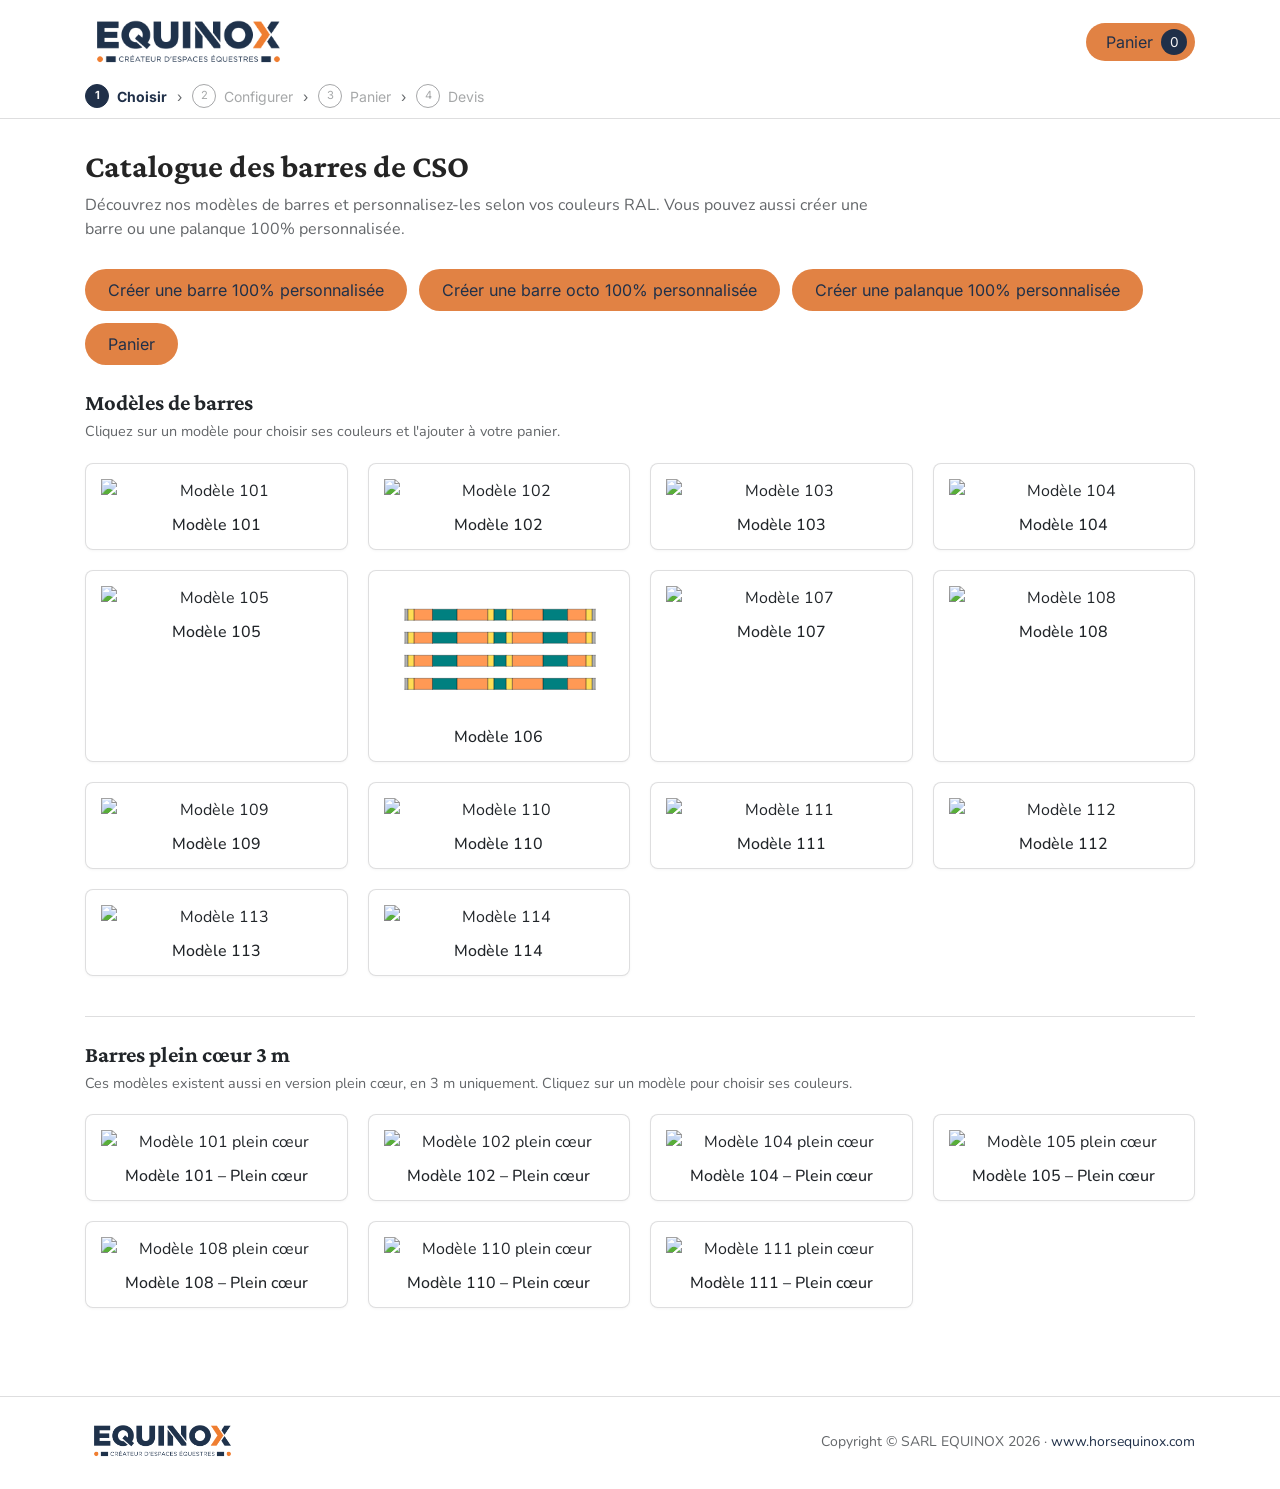
==== index.html @ 9002cf87 "Boutons : trois classes seulement, btn-primary (marine), btn-secondary (orange), btn-neutral (gris) " ====
<!DOCTYPE html>
<html lang="fr">

<head>
    <meta charset="UTF-8">
    <title>EQUINOX - Catalogue des barres de CSO</title>
    <meta name="viewport" content="width=device-width, initial-scale=1.0">
    <meta name="description" content="Catalogue des barres d'obstacles EQUINOX : choisissez un modèle de barre de CSO, personnalisez ses couleurs RAL et préparez votre devis.">
    <link rel="icon" href="img/icone-equinox.png" type="image/png">
    <link rel="stylesheet" href="css/site.css">
    <script src="js/layout.js" defer></script>
    <style>
        /* Catalogue des modèles. */

        /* Boutons principaux */

        .top-actions {
            display: flex;
            flex-wrap: wrap;
            gap: 12px;
            margin-bottom: 25px;
        }

        /* Titre catalogue */

        .catalog-header {
            margin-top: 10px;
            margin-bottom: 15px;
        }

        .catalog-header h2 {
            font-size: 1.4em;
            font-weight: 300;
            margin-bottom: 4px;
        }

        .catalog-header p {
            font-size: 0.9em;
            color: var(--color-text-muted);
        }

        .catalog-header-second {
            margin-top: 40px;
            padding-top: 25px;
            border-top: 1px solid var(--color-border);
        }
        /* Catalogue */

        .catalog {
            display: grid;
            grid-template-columns: repeat(auto-fill, minmax(260px, 1fr));
            gap: 20px;
            margin-top: 20px;
        }

        .catalog-item {
            display: flex;
            flex-direction: column;
            align-items: center;
            text-align: center;
            padding: 15px 15px 12px;
            background: var(--color-white);
            border-radius: 8px;
            border: 1px solid var(--color-border-light);
            box-shadow: 0 1px 3px rgba(0, 0, 0, 0.04);
            transition: transform 0.15s ease, box-shadow 0.15s ease, border-color 0.15s;
            text-decoration: none;
            color: inherit;
        }

        .catalog-item:hover {
            transform: translateY(-2px);
            box-shadow: 0 3px 8px rgba(0, 0, 0, 0.08);
            border-color: var(--color-accent);
        }

        .catalog-item img {
            width: 100%;
            max-width: 400px;
            height: auto;
            object-fit: contain;
            margin-bottom: 10px;
        }

        .catalog-item p {
            font-size: 1em;
            font-weight: 500;
            color: var(--color-text);
        }

        @media (max-width: 768px) {
            .top-actions {
                flex-direction: column;
            }
            .btn {
                width: 100%;
            }
        }
    </style>
</head>

<body>
    <section class="page-intro">
        <h1>Catalogue des barres de CSO</h1>
        <p>
            Découvrez nos modèles de barres et personnalisez-les selon vos couleurs RAL. Vous pouvez aussi créer une barre ou une palanque 100% personnalisée.
        </p>
    </section>

    <!-- Contenu principal -->
    <main class="container">
        <!-- Boutons principaux -->
        <div class="top-actions">
            <a href="config_personnalisee.html" class="btn btn-secondary">
                Créer une barre 100% personnalisée
            </a>
            <a href="config_bar_octo.html" class="btn btn-secondary">
                Créer une barre octo 100% personnalisée
            </a>
            <a href="config_personnalisee_forme2.html" class="btn btn-secondary">
                Créer une palanque 100% personnalisée
            </a>
            <a href="panier.html" class="btn btn-secondary">
                Panier
            </a>
        </div>

        <div class="catalog-header">
            <h2>Modèles de barres</h2>
            <p>Cliquez sur un modèle pour choisir ses couleurs et l'ajouter à votre panier.</p>
        </div>

        <div class="catalog">
            <a class="catalog-item" href="config.html?model=101">
                <img src="Bar_V101.svg" alt="Modèle 101">
                <p>Modèle 101</p>
            </a>
            <a class="catalog-item" href="config.html?model=102">
                <img src="Bar_V102.svg" alt="Modèle 102">
                <p>Modèle 102</p>
            </a>
            <a class="catalog-item" href="config.html?model=103">
                <img src="Bar_V103.svg" alt="Modèle 103">
                <p>Modèle 103</p>
            </a>
            <a class="catalog-item" href="config.html?model=104">
                <img src="Bar_V104.svg" alt="Modèle 104">
                <p>Modèle 104</p>
            </a>
            <a class="catalog-item" href="config.html?model=105">
                <img src="Bar_V105.svg" alt="Modèle 105">
                <p>Modèle 105</p>
            </a>
            <a class="catalog-item" href="config.html?model=106">
                <img src="Bar_V106.svg" alt="Modèle 106">
                <p>Modèle 106</p>
            </a>
            <a class="catalog-item" href="config.html?model=107">
                <img src="Bar_V107.svg" alt="Modèle 107">
                <p>Modèle 107</p>
            </a>
            <a class="catalog-item" href="config.html?model=108">
                <img src="Bar_V108.svg" alt="Modèle 108">
                <p>Modèle 108</p>
            </a>
            <a class="catalog-item" href="config.html?model=109">
                <img src="Bar_V109.svg" alt="Modèle 109">
                <p>Modèle 109</p>
            </a>
            <a class="catalog-item" href="config.html?model=110">
                <img src="Bar_V110.svg" alt="Modèle 110">
                <p>Modèle 110</p>
            </a>
            <a class="catalog-item" href="config.html?model=111">
                <img src="Bar_V111.svg" alt="Modèle 111">
                <p>Modèle 111</p>
            </a>
            <a class="catalog-item" href="config.html?model=112">
                <img src="Bar_V112.svg" alt="Modèle 112">
                <p>Modèle 112</p>
            </a>
            <a class="catalog-item" href="config.html?model=113">
                <img src="Bar_V113.svg" alt="Modèle 113">
                <p>Modèle 113</p>
            </a>
            <a class="catalog-item" href="config.html?model=114">
                <img src="Bar_V114.svg" alt="Modèle 114">
                <p>Modèle 114</p>
            </a>
        </div>

        <div class="catalog-header catalog-header-second" id="plein-coeur">
            <h2>Barres plein cœur 3 m</h2>
            <p>Ces modèles existent aussi en version plein cœur, en 3 m uniquement. Cliquez sur un modèle pour choisir ses couleurs.</p>
        </div>

        <div class="catalog">
            <a class="catalog-item" href="config.html?model=101&amp;gamme=plein-coeur">
                <img src="Bar_V101.svg" alt="Modèle 101 plein cœur">
                <p>Modèle 101 – Plein cœur</p>
            </a>
            <a class="catalog-item" href="config.html?model=102&amp;gamme=plein-coeur">
                <img src="Bar_V102.svg" alt="Modèle 102 plein cœur">
                <p>Modèle 102 – Plein cœur</p>
            </a>
            <a class="catalog-item" href="config.html?model=104&amp;gamme=plein-coeur">
                <img src="Bar_V104.svg" alt="Modèle 104 plein cœur">
                <p>Modèle 104 – Plein cœur</p>
            </a>
            <a class="catalog-item" href="config.html?model=105&amp;gamme=plein-coeur">
                <img src="Bar_V105.svg" alt="Modèle 105 plein cœur">
                <p>Modèle 105 – Plein cœur</p>
            </a>
            <a class="catalog-item" href="config.html?model=108&amp;gamme=plein-coeur">
                <img src="Bar_V108.svg" alt="Modèle 108 plein cœur">
                <p>Modèle 108 – Plein cœur</p>
            </a>
            <a class="catalog-item" href="config.html?model=110&amp;gamme=plein-coeur">
                <img src="Bar_V110.svg" alt="Modèle 110 plein cœur">
                <p>Modèle 110 – Plein cœur</p>
            </a>
            <a class="catalog-item" href="config.html?model=111&amp;gamme=plein-coeur">
                <img src="Bar_V111.svg" alt="Modèle 111 plein cœur">
                <p>Modèle 111 – Plein cœur</p>
            </a>
        </div>
    </main>


    <script>
        // Année du pied de page : toujours l'année courante.
    </script>
</body>

</html>
---- css/site.css ----
/* Styles communs aux pages du configurateur EQUINOX (index, configurateurs, panier, devis).
   Chaque page garde dans son propre <style>, après ce fichier, ce qui lui est propre et ses
   écarts par rapport aux valeurs ci-dessous. Le thème (couleurs, police) se règle dans :root. */

/* Polices embarquées (fonts/, licence SIL OFL 1.1, voir DESIGN.md § 4) : aucun appel réseau.
   Nunito et Inter sont des polices variables (un fichier couvre toutes les graisses). */

@font-face {
    font-family: 'Nunito';
    font-style: normal;
    font-weight: 300 700;
    font-display: swap;
    src: url('../fonts/nunito.woff2') format('woff2');
}

@font-face {
    font-family: 'Crimson Pro';
    font-style: normal;
    font-weight: 700;
    font-display: swap;
    src: url('../fonts/crimson-pro-700.woff2') format('woff2');
}

@font-face {
    font-family: 'Crimson Pro';
    font-style: italic;
    font-weight: 700;
    font-display: swap;
    src: url('../fonts/crimson-pro-700italic.woff2') format('woff2');
}

@font-face {
    font-family: 'Inter';
    font-style: normal;
    font-weight: 400 700;
    font-display: swap;
    src: url('../fonts/inter.woff2') format('woff2');
}

:root {
    /* Polices embarquées (fonts/, voir DESIGN.md § 4) */
    --font-family: 'Nunito', 'Segoe UI', Tahoma, Arial, sans-serif;
    --font-family-headings: 'Crimson Pro', Georgia, 'Times New Roman', serif;
    --font-family-ui: 'Inter', 'Segoe UI', Tahoma, Arial, sans-serif;   /* menu, boutons */
    --font-size-base: 16px;
    --line-height-base: 1.5;
    --font-weight-headings: 700;

    /* Couleurs de la charte EQUINOX (relevées sur horsequinox.com, DESIGN.md § 3) */
    --color-dark: #203049;              /* marine : en-tête, titres sur fond sombre, bouton principal */
    --color-dark-hover: #101926;
    --color-text: #212529;
    --color-text-headings: #242424;
    --color-text-muted: rgba(33, 37, 41, 0.7);
    --color-text-on-dark: #F7F6F6;
    --color-accent: #E18244;            /* orange : appel à l'action, sélection, mise en avant */
    --color-accent-hover: #D16721;
    --color-accent-dark: #D16721;       /* ancien nom conservé */
    --color-accent-tint: #FBEADC;       /* orange très clair pour les survols de lignes (dérivé, pas mesuré) */
    --color-success: #203049;           /* les actions « valider » sont marine */
    --color-success-dark: #101926;
    --color-orange: #E18244;
    --color-orange-dark: #D16721;
    --color-grey: rgba(0, 0, 0, 0.05);  /* bouton neutre */
    --color-grey-dark: rgba(0, 0, 0, 0.1);
    --color-light: #F7F6F6;
    --color-white: #FFFFFF;

    /* Fonds et bordures */
    --color-page-bg: #FFFFFF;
    --color-surface: #FFFFFF;
    --color-bg-soft: #F7F6F6;
    --color-bg-panel: #F7F6F6;
    --color-bg-disabled: #F7F6F6;
    --color-border: rgba(33, 37, 41, 0.15);
    --color-border-light: rgba(33, 37, 41, 0.15);
    --color-border-soft: rgba(33, 37, 41, 0.15);
    --color-border-faint: rgba(33, 37, 41, 0.1);
    --color-input-border: rgba(33, 37, 41, 0.15);
    --color-ink: #000;
    --color-text-strong: #212529;
    --color-text-soft: rgba(33, 37, 41, 0.7);

    /* Formes */
    --radius: 6.4px;                    /* images, cartes, champs */
    --radius-pill: 100px;               /* boutons */
    --shadow-card: 0 8px 16px rgba(225, 130, 68, 0.35);  /* halo orange des cartes, atténué */
    --shadow-image: 0 4px 16px rgba(0, 0, 0, 0.12);
    --transition: 0.15s ease-in-out;

    /* Mise en page */
    --container-max: 1140px;
    --container-gutter: 15px;
    --section-padding-top: 56px;
    --section-padding-bottom: 72px;
    --logo-height: 120px;
    --logo-height-mobile: 80px;

    /* Anneau de la pastille RAL sélectionnée */
    --swatch-ring: 0 0 0 2px var(--color-white), 0 0 0 4px var(--color-accent);
}

/* Reset */

* {
    margin: 0;
    padding: 0;
    box-sizing: border-box;
}

/* L'en-tête reste visible au défilement : les ancres s'arrêtent dessous. */
html {
    scroll-padding-top: 130px;
}

body {
    font-family: var(--font-family);
    font-size: var(--font-size-base);
    line-height: var(--line-height-base);
    background: var(--color-page-bg);
    color: var(--color-text);
}

h1,
h2,
h3,
h4,
.section-title {
    font-family: var(--font-family-headings);
    font-weight: var(--font-weight-headings);
    line-height: 1.2;
}

/* En-tête commun (injecté par js/layout.js) : logo, bouton Panier, étapes du parcours */

.site-header {
    position: sticky;
    top: 0;
    z-index: 100;
    background: var(--color-white);
    border-bottom: 1px solid var(--color-border);
}

.site-header-bar {
    max-width: var(--container-max);
    margin: 0 auto;
    padding: 10px var(--container-gutter);
    display: flex;
    align-items: center;
    justify-content: space-between;
    gap: 16px;
}

.site-logo {
    display: block;
    line-height: 0;
}

.site-logo img {
    height: 64px;
    width: auto;
}

/* Bouton Panier : pilule orange, indépendante des styles de boutons des pages */
.site-cart-btn {
    display: inline-flex;
    align-items: center;
    gap: 8px;
    padding: 6px 8px 6px 20px;
    font-family: var(--font-family-ui);
    font-size: 1em;
    line-height: 1.5;
    background: var(--color-accent);
    color: var(--color-dark);
    border-radius: var(--radius-pill);
    text-decoration: none;
    white-space: nowrap;
    transition: background-color var(--transition), color var(--transition);
}

.site-cart-btn:hover {
    background: var(--color-accent-hover);
    color: var(--color-ink);
}

.site-cart-count {
    display: inline-block;
    min-width: 26px;
    padding: 0 8px;
    border-radius: var(--radius-pill);
    background: var(--color-dark);
    color: var(--color-text-on-dark);
    font-size: 0.85em;
    line-height: 26px;
    text-align: center;
}

.site-steps {
    max-width: var(--container-max);
    margin: 0 auto;
    padding: 0 var(--container-gutter) 10px;
    display: flex;
    flex-wrap: wrap;
    align-items: center;
    gap: 4px 6px;
    list-style: none;
    font-family: var(--font-family-ui);
    font-size: 0.875em;
}

.site-steps li {
    display: flex;
    align-items: center;
}

.site-steps li + li::before {
    content: "›";
    margin: 0 10px 0 4px;
    color: var(--color-text-muted);
}

.site-step {
    display: inline-flex;
    align-items: center;
    gap: 8px;
    color: var(--color-text-muted);
    text-decoration: none;
    white-space: nowrap;
}

.site-step-num {
    width: 24px;
    height: 24px;
    border: 1px solid currentColor;
    border-radius: 50%;
    display: inline-flex;
    align-items: center;
    justify-content: center;
    font-size: 0.8em;
    line-height: 1;
}

.site-step-current {
    color: var(--color-dark);
    font-weight: 700;
}

.site-step-current .site-step-num {
    background: var(--color-dark);
    border-color: var(--color-dark);
    color: var(--color-text-on-dark);
}

.site-step-done {
    color: var(--color-dark);
}

.site-step-done:hover {
    text-decoration: underline;
}

.site-step-todo {
    color: rgba(33, 37, 41, 0.4);
}

/* Titre de page, sous l'en-tête */

.page-intro {
    max-width: var(--container-max);
    margin: 0 auto;
    padding: 28px var(--container-gutter) 0;
}

.page-intro h1 {
    font-size: 2em;
    color: var(--color-text-headings);
    margin-bottom: 8px;
}

.page-intro p {
    color: var(--color-text-muted);
    max-width: 800px;
    margin-bottom: 8px;
}

.page-intro .btn {
    margin-bottom: 16px;
}

@media (max-width: 768px) {
    .site-header-bar {
        padding: 8px var(--container-gutter);
    }
    .site-logo img {
        height: 48px;
    }
    .site-cart-btn {
        padding: 4px 6px 4px 14px;
        font-size: 0.9em;
    }
    .site-steps {
        font-size: 0.8em;
        padding-bottom: 8px;
    }
    .site-steps li + li::before {
        margin: 0 6px 0 2px;
    }
    .site-step {
        gap: 5px;
    }
    .site-step-num {
        width: 20px;
        height: 20px;
    }
    .page-intro {
        padding-top: 20px;
    }
    .page-intro h1 {
        font-size: 1.6em;
    }
}

/* Conteneur principal et sections */

.container {
    max-width: var(--container-max);
    margin: 0 auto;
    background: var(--color-surface);
    padding: 20px var(--container-gutter) 40px;
}

.section {
    margin-bottom: 30px;
    padding-bottom: 20px;
    border-bottom: 1px solid var(--color-border);
}

.section:last-child {
    border-bottom: none;
}

.section-title {
    font-size: 1.4em;
    color: var(--color-text-headings);
    margin-bottom: 18px;
}

/* Boutons : trois classes seulement.
   .btn-primary   pilule marine  : l'action qui fait avancer (ajouter au panier, générer le devis, PDF)
   .btn-secondary pilule orange  : ouvrir ou continuer (voir le panier, configurer, mettre à jour)
   .btn-neutral   gris clair, coins carrés : revenir, vider, supprimer */

.btn {
    display: inline-block;
    padding: 8px 22px;
    font-family: var(--font-family-ui);
    font-size: 1em;
    font-weight: 400;
    line-height: 1.5;
    text-align: center;
    text-decoration: none;
    border: 1px solid transparent;
    border-radius: var(--radius-pill);
    cursor: pointer;
    transition: color var(--transition), background-color var(--transition), border-color var(--transition);
}

.btn-primary {
    background: var(--color-dark);
    color: var(--color-text-on-dark);
}

.btn-primary:hover:not(:disabled) {
    background: var(--color-dark-hover);
}

.btn-secondary {
    background: var(--color-accent);
    color: var(--color-dark);
}

.btn-secondary:hover:not(:disabled) {
    background: var(--color-accent-hover);
    color: var(--color-ink);
}

.btn-neutral {
    background: var(--color-grey);
    color: var(--color-text);
    border-radius: 1px;
}

.btn-neutral:hover:not(:disabled) {
    background: var(--color-grey-dark);
}

.btn:disabled {
    opacity: 0.65;
    cursor: default;
}

/* Rangée de boutons en bas d'un configurateur */
.button-container {
    display: flex;
    justify-content: center;
    gap: 15px;
    margin-top: 30px;
    padding-top: 20px;
    border-top: 1px solid var(--color-border);
}

/* Formulaires des configurateurs : longueur, quantité, options */

.controls {
    display: flex;
    gap: 24px;
    align-items: center;
    flex-wrap: wrap;
    margin-bottom: 10px;
}

.control-group {
    display: flex;
    flex-direction: column;
    gap: 6px;
}

.control-group label {
    font-size: 0.8em;
    color: var(--color-text-muted);
    text-transform: uppercase;
    letter-spacing: 0.5px;
    font-weight: 400;
}

.control-group select,
.control-group input[type="number"] {
    padding: 8px 12px;
    border: 1px solid var(--color-input-border);
    border-radius: var(--radius);
    font-family: inherit;
    font-size: 1em;
    background: var(--color-white);
}

.control-group input[type="number"] {
    width: 80px;
    text-align: center;
}

/* Aperçu de la barre */

#svgContainer {
    background: var(--color-white);
    padding: 20px;
    border: 1px solid var(--color-border);
    margin: 10px 0 0;
    min-height: 180px;
    display: flex;
    align-items: center;
    justify-content: center;
}

#svgContainer svg {
    max-width: 100%;
    height: auto;
    display: block;
}

/* Palette RAL : pastilles et libellés (aussi utilisés par le panier et le devis) */

.color-palette {
    display: grid;
    grid-template-columns: repeat(auto-fill, minmax(60px, 1fr));
    gap: 12px 6px;
    padding: 8px;
    border: 1px solid var(--color-border-light);
    background: var(--color-bg-soft);
}

.color-item {
    display: flex;
    flex-direction: column;
    align-items: center;
    gap: 4px;
}

.color-swatch {
    width: 44px;
    height: 44px;
    border: 2px solid var(--color-input-border);
    transition: all 0.15s;
}

.color-swatch:hover {
    transform: translateY(-1px);
}

.color-swatch.selected {
    border: 3px solid var(--color-accent);
    box-shadow: var(--swatch-ring);
}

.color-label {
    font-size: 0.7em;
    color: var(--color-text-muted);
    text-align: center;
    font-weight: 500;
}

/* Pied de page commun (injecté par js/layout.js) */

.site-footer {
    margin-top: 48px;
    border-top: 1px solid var(--color-border);
    background: var(--color-white);
}

.site-footer-inner {
    max-width: var(--container-max);
    margin: 0 auto;
    padding: 20px var(--container-gutter) 24px;
    display: flex;
    flex-wrap: wrap;
    align-items: center;
    justify-content: space-between;
    gap: 12px 24px;
}

.site-footer-logo {
    display: block;
    line-height: 0;
}

.site-footer-logo img {
    height: 48px;
    width: auto;
}

.site-footer-text {
    color: var(--color-text-muted);
    font-size: 0.875em;
}

.site-footer-text a {
    color: var(--color-dark);
    text-decoration: none;
}

.site-footer-text a:hover {
    text-decoration: underline;
}
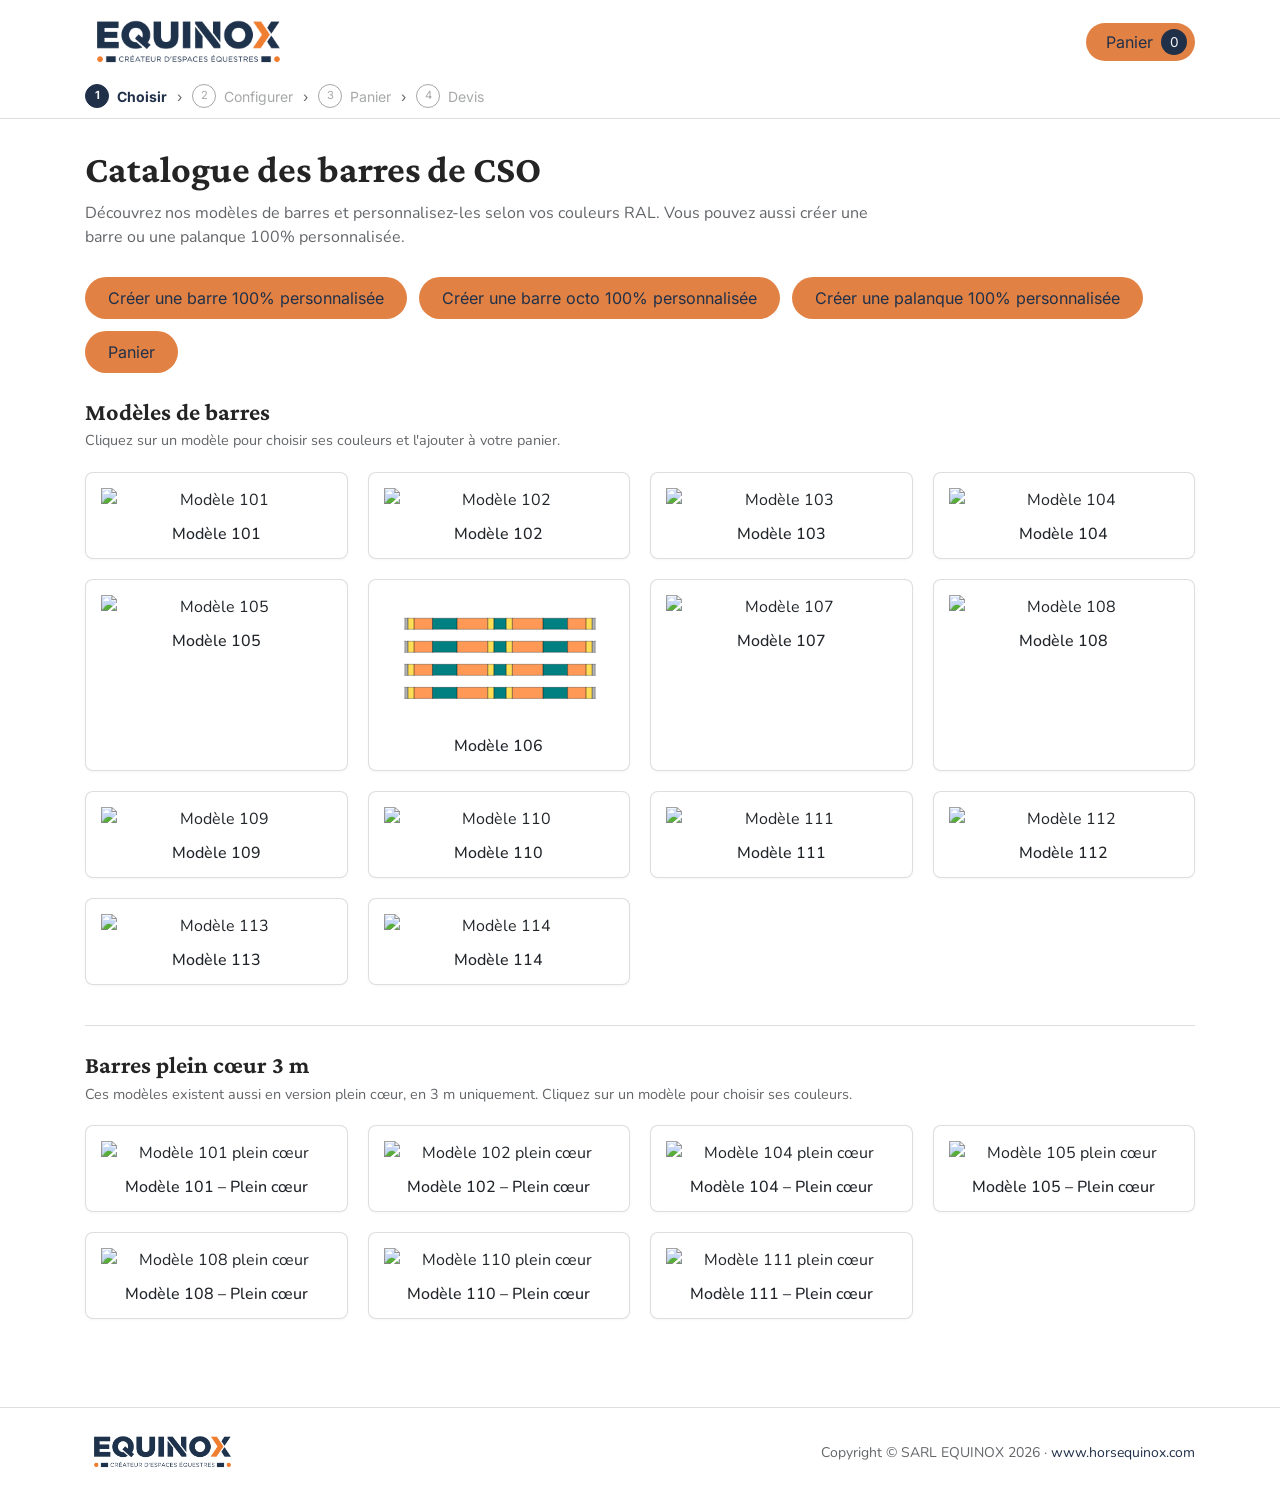
==== commit 8d9b3fa5: "Titres : titre de page en Crimson Pro 38 px sous l'en-tête, titres de section en 24 px, sans filet L" ====
--- a/index.html
+++ b/index.html
@@ -28,9 +28,7 @@
             margin-bottom: 15px;
         }
 
-        .catalog-header h2 {
-            font-size: 1.4em;
-            font-weight: 300;
+        .catalog-header .section-title {
             margin-bottom: 4px;
         }
 
@@ -126,7 +124,7 @@
         </div>
 
         <div class="catalog-header">
-            <h2>Modèles de barres</h2>
+            <h2 class="section-title">Modèles de barres</h2>
             <p>Cliquez sur un modèle pour choisir ses couleurs et l'ajouter à votre panier.</p>
         </div>
 
@@ -190,7 +188,7 @@
         </div>
 
         <div class="catalog-header catalog-header-second" id="plein-coeur">
-            <h2>Barres plein cœur 3 m</h2>
+            <h2 class="section-title">Barres plein cœur 3 m</h2>
             <p>Ces modèles existent aussi en version plein cœur, en 3 m uniquement. Cliquez sur un modèle pour choisir ses couleurs.</p>
         </div>
 
--- a/css/site.css
+++ b/css/site.css
@@ -272,7 +272,7 @@
 }
 
 .page-intro h1 {
-    font-size: 2em;
+    font-size: 2.375em;              /* 38 px, comme les titres du site EQUINOX */
     color: var(--color-text-headings);
     margin-bottom: 8px;
 }
@@ -316,7 +316,7 @@
         padding-top: 20px;
     }
     .page-intro h1 {
-        font-size: 1.6em;
+        font-size: 1.75em;           /* 28 px sur téléphone */
     }
 }
 
@@ -340,9 +340,9 @@
 }
 
 .section-title {
-    font-size: 1.4em;
+    font-size: 1.5em;                /* 24 px, sans filet */
     color: var(--color-text-headings);
-    margin-bottom: 18px;
+    margin-bottom: 16px;
 }
 
 /* Boutons : trois classes seulement.
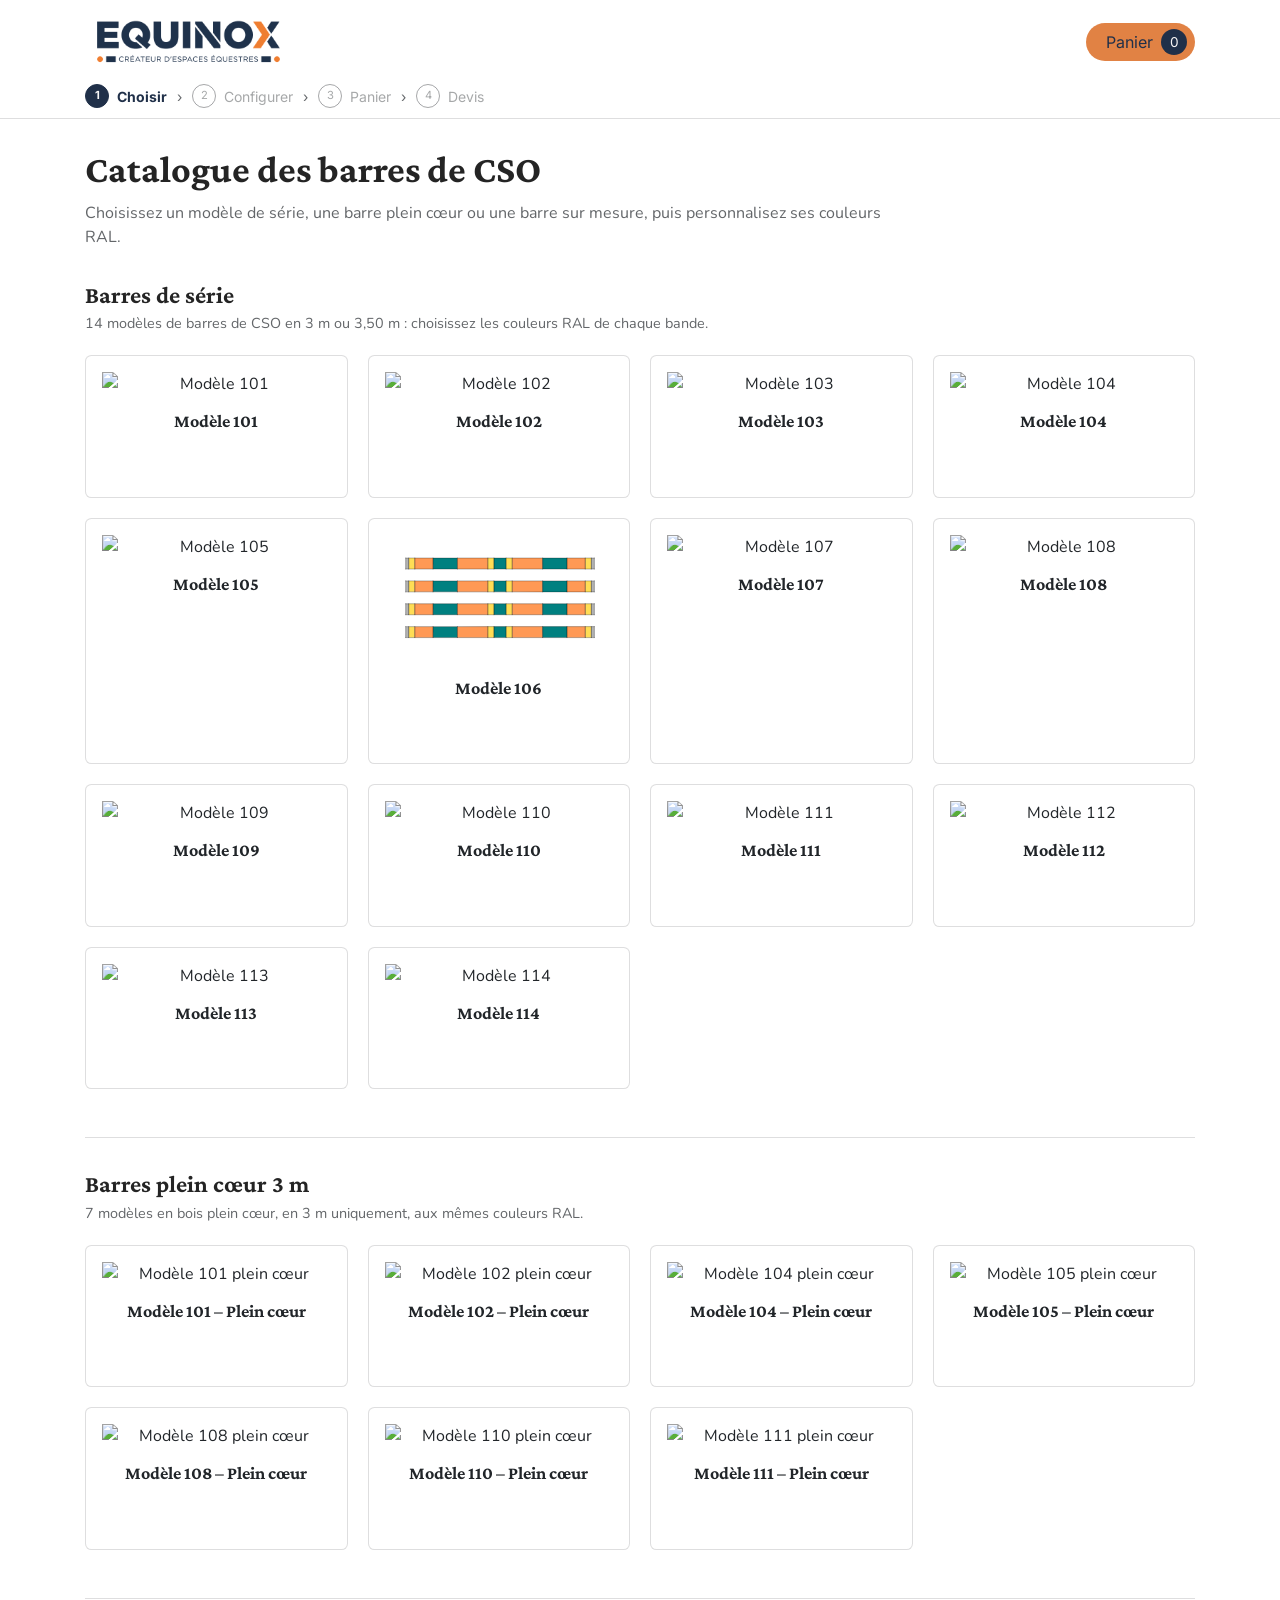
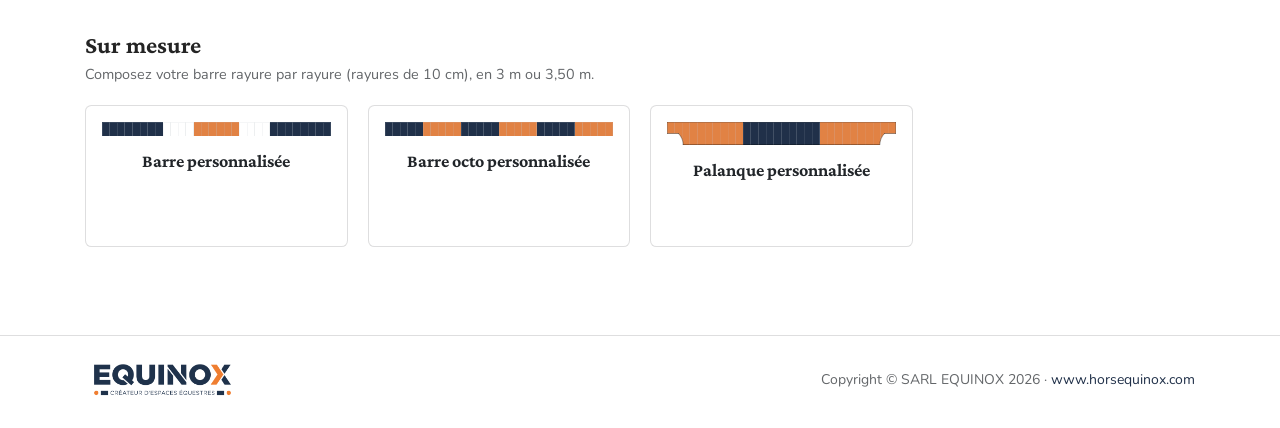
==== commit 0d4b6bb1: "Accueil : un seul catalogue en cartes, trois groupes (série, plein cœur, sur mesure) Les gros bouton" ====
--- a/index.html
+++ b/index.html
@@ -10,21 +10,12 @@
     <link rel="stylesheet" href="css/site.css">
     <script src="js/layout.js" defer></script>
     <style>
-        /* Catalogue des modèles. */
-
-        /* Boutons principaux */
-
-        .top-actions {
-            display: flex;
-            flex-wrap: wrap;
-            gap: 12px;
-            margin-bottom: 25px;
-        }
-
-        /* Titre catalogue */
+        /* Catalogue des modèles : trois groupes de cartes. */
+
+        /* Titre de groupe */
 
         .catalog-header {
-            margin-top: 10px;
+            margin-top: 4px;
             margin-bottom: 15px;
         }
 
@@ -38,8 +29,8 @@
         }
 
         .catalog-header-second {
-            margin-top: 40px;
-            padding-top: 25px;
+            margin-top: 48px;
+            padding-top: 32px;
             border-top: 1px solid var(--color-border);
         }
         /* Catalogue */
@@ -56,20 +47,20 @@
             flex-direction: column;
             align-items: center;
             text-align: center;
-            padding: 15px 15px 12px;
+            padding: 16px 16px 14px;
             background: var(--color-white);
-            border-radius: 8px;
+            border-radius: var(--radius);
             border: 1px solid var(--color-border-light);
-            box-shadow: 0 1px 3px rgba(0, 0, 0, 0.04);
-            transition: transform 0.15s ease, box-shadow 0.15s ease, border-color 0.15s;
+            transition: transform var(--transition), box-shadow var(--transition), border-color var(--transition);
             text-decoration: none;
             color: inherit;
         }
 
-        .catalog-item:hover {
+        .catalog-item:hover,
+        .catalog-item:focus-visible {
             transform: translateY(-2px);
-            box-shadow: 0 3px 8px rgba(0, 0, 0, 0.08);
-            border-color: var(--color-accent);
+            box-shadow: var(--shadow-card);
+            border-color: transparent;
         }
 
         .catalog-item img {
@@ -77,21 +68,49 @@
             max-width: 400px;
             height: auto;
             object-fit: contain;
-            margin-bottom: 10px;
+            margin-bottom: 12px;
         }
 
         .catalog-item p {
-            font-size: 1em;
-            font-weight: 500;
+            font-family: var(--font-family-headings);
+            font-size: 1.125em;
+            font-weight: var(--font-weight-headings);
             color: var(--color-text);
         }
 
+        /* « Configurer » apparaît au survol ; toujours visible quand il n'y a pas de survol (tactile). */
+        .catalog-cta {
+            margin-top: 12px;
+            padding: 6px 18px;
+            font-size: 0.9em;
+            opacity: 0;
+            transform: translateY(4px);
+            transition: opacity var(--transition), transform var(--transition);
+        }
+
+        .catalog-item:hover .catalog-cta,
+        .catalog-item:focus-visible .catalog-cta {
+            opacity: 1;
+            transform: none;
+        }
+
+        @media (hover: none), (max-width: 768px) {
+            .catalog-cta {
+                opacity: 1;
+                transform: none;
+            }
+        }
+
         @media (max-width: 768px) {
-            .top-actions {
-                flex-direction: column;
-            }
-            .btn {
-                width: 100%;
+            .catalog {
+                grid-template-columns: repeat(auto-fill, minmax(150px, 1fr));
+                gap: 12px;
+            }
+            .catalog-item {
+                padding: 12px 10px 10px;
+            }
+            .catalog-item p {
+                font-size: 1em;
             }
         }
     </style>
@@ -101,125 +120,153 @@
     <section class="page-intro">
         <h1>Catalogue des barres de CSO</h1>
         <p>
-            Découvrez nos modèles de barres et personnalisez-les selon vos couleurs RAL. Vous pouvez aussi créer une barre ou une palanque 100% personnalisée.
+            Choisissez un modèle de série, une barre plein cœur ou une barre sur mesure, puis personnalisez ses couleurs RAL.
         </p>
     </section>
 
     <!-- Contenu principal -->
     <main class="container">
-        <!-- Boutons principaux -->
-        <div class="top-actions">
-            <a href="config_personnalisee.html" class="btn btn-secondary">
-                Créer une barre 100% personnalisée
-            </a>
-            <a href="config_bar_octo.html" class="btn btn-secondary">
-                Créer une barre octo 100% personnalisée
-            </a>
-            <a href="config_personnalisee_forme2.html" class="btn btn-secondary">
-                Créer une palanque 100% personnalisée
-            </a>
-            <a href="panier.html" class="btn btn-secondary">
-                Panier
-            </a>
-        </div>
-
-        <div class="catalog-header">
-            <h2 class="section-title">Modèles de barres</h2>
-            <p>Cliquez sur un modèle pour choisir ses couleurs et l'ajouter à votre panier.</p>
+        <div class="catalog-header" id="serie">
+            <h2 class="section-title">Barres de série</h2>
+            <p>14 modèles de barres de CSO en 3 m ou 3,50 m : choisissez les couleurs RAL de chaque bande.</p>
         </div>
 
         <div class="catalog">
             <a class="catalog-item" href="config.html?model=101">
                 <img src="Bar_V101.svg" alt="Modèle 101">
                 <p>Modèle 101</p>
+                <span class="btn btn-primary catalog-cta">Configurer</span>
             </a>
             <a class="catalog-item" href="config.html?model=102">
                 <img src="Bar_V102.svg" alt="Modèle 102">
                 <p>Modèle 102</p>
+                <span class="btn btn-primary catalog-cta">Configurer</span>
             </a>
             <a class="catalog-item" href="config.html?model=103">
                 <img src="Bar_V103.svg" alt="Modèle 103">
                 <p>Modèle 103</p>
+                <span class="btn btn-primary catalog-cta">Configurer</span>
             </a>
             <a class="catalog-item" href="config.html?model=104">
                 <img src="Bar_V104.svg" alt="Modèle 104">
                 <p>Modèle 104</p>
+                <span class="btn btn-primary catalog-cta">Configurer</span>
             </a>
             <a class="catalog-item" href="config.html?model=105">
                 <img src="Bar_V105.svg" alt="Modèle 105">
                 <p>Modèle 105</p>
+                <span class="btn btn-primary catalog-cta">Configurer</span>
             </a>
             <a class="catalog-item" href="config.html?model=106">
                 <img src="Bar_V106.svg" alt="Modèle 106">
                 <p>Modèle 106</p>
+                <span class="btn btn-primary catalog-cta">Configurer</span>
             </a>
             <a class="catalog-item" href="config.html?model=107">
                 <img src="Bar_V107.svg" alt="Modèle 107">
                 <p>Modèle 107</p>
+                <span class="btn btn-primary catalog-cta">Configurer</span>
             </a>
             <a class="catalog-item" href="config.html?model=108">
                 <img src="Bar_V108.svg" alt="Modèle 108">
                 <p>Modèle 108</p>
+                <span class="btn btn-primary catalog-cta">Configurer</span>
             </a>
             <a class="catalog-item" href="config.html?model=109">
                 <img src="Bar_V109.svg" alt="Modèle 109">
                 <p>Modèle 109</p>
+                <span class="btn btn-primary catalog-cta">Configurer</span>
             </a>
             <a class="catalog-item" href="config.html?model=110">
                 <img src="Bar_V110.svg" alt="Modèle 110">
                 <p>Modèle 110</p>
+                <span class="btn btn-primary catalog-cta">Configurer</span>
             </a>
             <a class="catalog-item" href="config.html?model=111">
                 <img src="Bar_V111.svg" alt="Modèle 111">
                 <p>Modèle 111</p>
+                <span class="btn btn-primary catalog-cta">Configurer</span>
             </a>
             <a class="catalog-item" href="config.html?model=112">
                 <img src="Bar_V112.svg" alt="Modèle 112">
                 <p>Modèle 112</p>
+                <span class="btn btn-primary catalog-cta">Configurer</span>
             </a>
             <a class="catalog-item" href="config.html?model=113">
                 <img src="Bar_V113.svg" alt="Modèle 113">
                 <p>Modèle 113</p>
+                <span class="btn btn-primary catalog-cta">Configurer</span>
             </a>
             <a class="catalog-item" href="config.html?model=114">
                 <img src="Bar_V114.svg" alt="Modèle 114">
                 <p>Modèle 114</p>
+                <span class="btn btn-primary catalog-cta">Configurer</span>
             </a>
         </div>
 
         <div class="catalog-header catalog-header-second" id="plein-coeur">
             <h2 class="section-title">Barres plein cœur 3 m</h2>
-            <p>Ces modèles existent aussi en version plein cœur, en 3 m uniquement. Cliquez sur un modèle pour choisir ses couleurs.</p>
+            <p>7 modèles en bois plein cœur, en 3 m uniquement, aux mêmes couleurs RAL.</p>
         </div>
 
         <div class="catalog">
             <a class="catalog-item" href="config.html?model=101&amp;gamme=plein-coeur">
                 <img src="Bar_V101.svg" alt="Modèle 101 plein cœur">
                 <p>Modèle 101 – Plein cœur</p>
+                <span class="btn btn-primary catalog-cta">Configurer</span>
             </a>
             <a class="catalog-item" href="config.html?model=102&amp;gamme=plein-coeur">
                 <img src="Bar_V102.svg" alt="Modèle 102 plein cœur">
                 <p>Modèle 102 – Plein cœur</p>
+                <span class="btn btn-primary catalog-cta">Configurer</span>
             </a>
             <a class="catalog-item" href="config.html?model=104&amp;gamme=plein-coeur">
                 <img src="Bar_V104.svg" alt="Modèle 104 plein cœur">
                 <p>Modèle 104 – Plein cœur</p>
+                <span class="btn btn-primary catalog-cta">Configurer</span>
             </a>
             <a class="catalog-item" href="config.html?model=105&amp;gamme=plein-coeur">
                 <img src="Bar_V105.svg" alt="Modèle 105 plein cœur">
                 <p>Modèle 105 – Plein cœur</p>
+                <span class="btn btn-primary catalog-cta">Configurer</span>
             </a>
             <a class="catalog-item" href="config.html?model=108&amp;gamme=plein-coeur">
                 <img src="Bar_V108.svg" alt="Modèle 108 plein cœur">
                 <p>Modèle 108 – Plein cœur</p>
+                <span class="btn btn-primary catalog-cta">Configurer</span>
             </a>
             <a class="catalog-item" href="config.html?model=110&amp;gamme=plein-coeur">
                 <img src="Bar_V110.svg" alt="Modèle 110 plein cœur">
                 <p>Modèle 110 – Plein cœur</p>
+                <span class="btn btn-primary catalog-cta">Configurer</span>
             </a>
             <a class="catalog-item" href="config.html?model=111&amp;gamme=plein-coeur">
                 <img src="Bar_V111.svg" alt="Modèle 111 plein cœur">
                 <p>Modèle 111 – Plein cœur</p>
+                <span class="btn btn-primary catalog-cta">Configurer</span>
+            </a>
+        </div>
+
+        <div class="catalog-header catalog-header-second" id="sur-mesure">
+            <h2 class="section-title">Sur mesure</h2>
+            <p>Composez votre barre rayure par rayure (rayures de 10 cm), en 3 m ou 3,50 m.</p>
+        </div>
+
+        <div class="catalog">
+            <a class="catalog-item" href="config_personnalisee.html">
+                <img src="img/apercu-barre-personnalisee.svg" alt="Barre personnalisée">
+                <p>Barre personnalisée</p>
+                <span class="btn btn-primary catalog-cta">Configurer</span>
+            </a>
+            <a class="catalog-item" href="config_bar_octo.html">
+                <img src="img/apercu-barre-octo.svg" alt="Barre octo personnalisée">
+                <p>Barre octo personnalisée</p>
+                <span class="btn btn-primary catalog-cta">Configurer</span>
+            </a>
+            <a class="catalog-item" href="config_personnalisee_forme2.html">
+                <img src="img/apercu-palanque.svg" alt="Palanque personnalisée">
+                <p>Palanque personnalisée</p>
+                <span class="btn btn-primary catalog-cta">Configurer</span>
             </a>
         </div>
     </main>
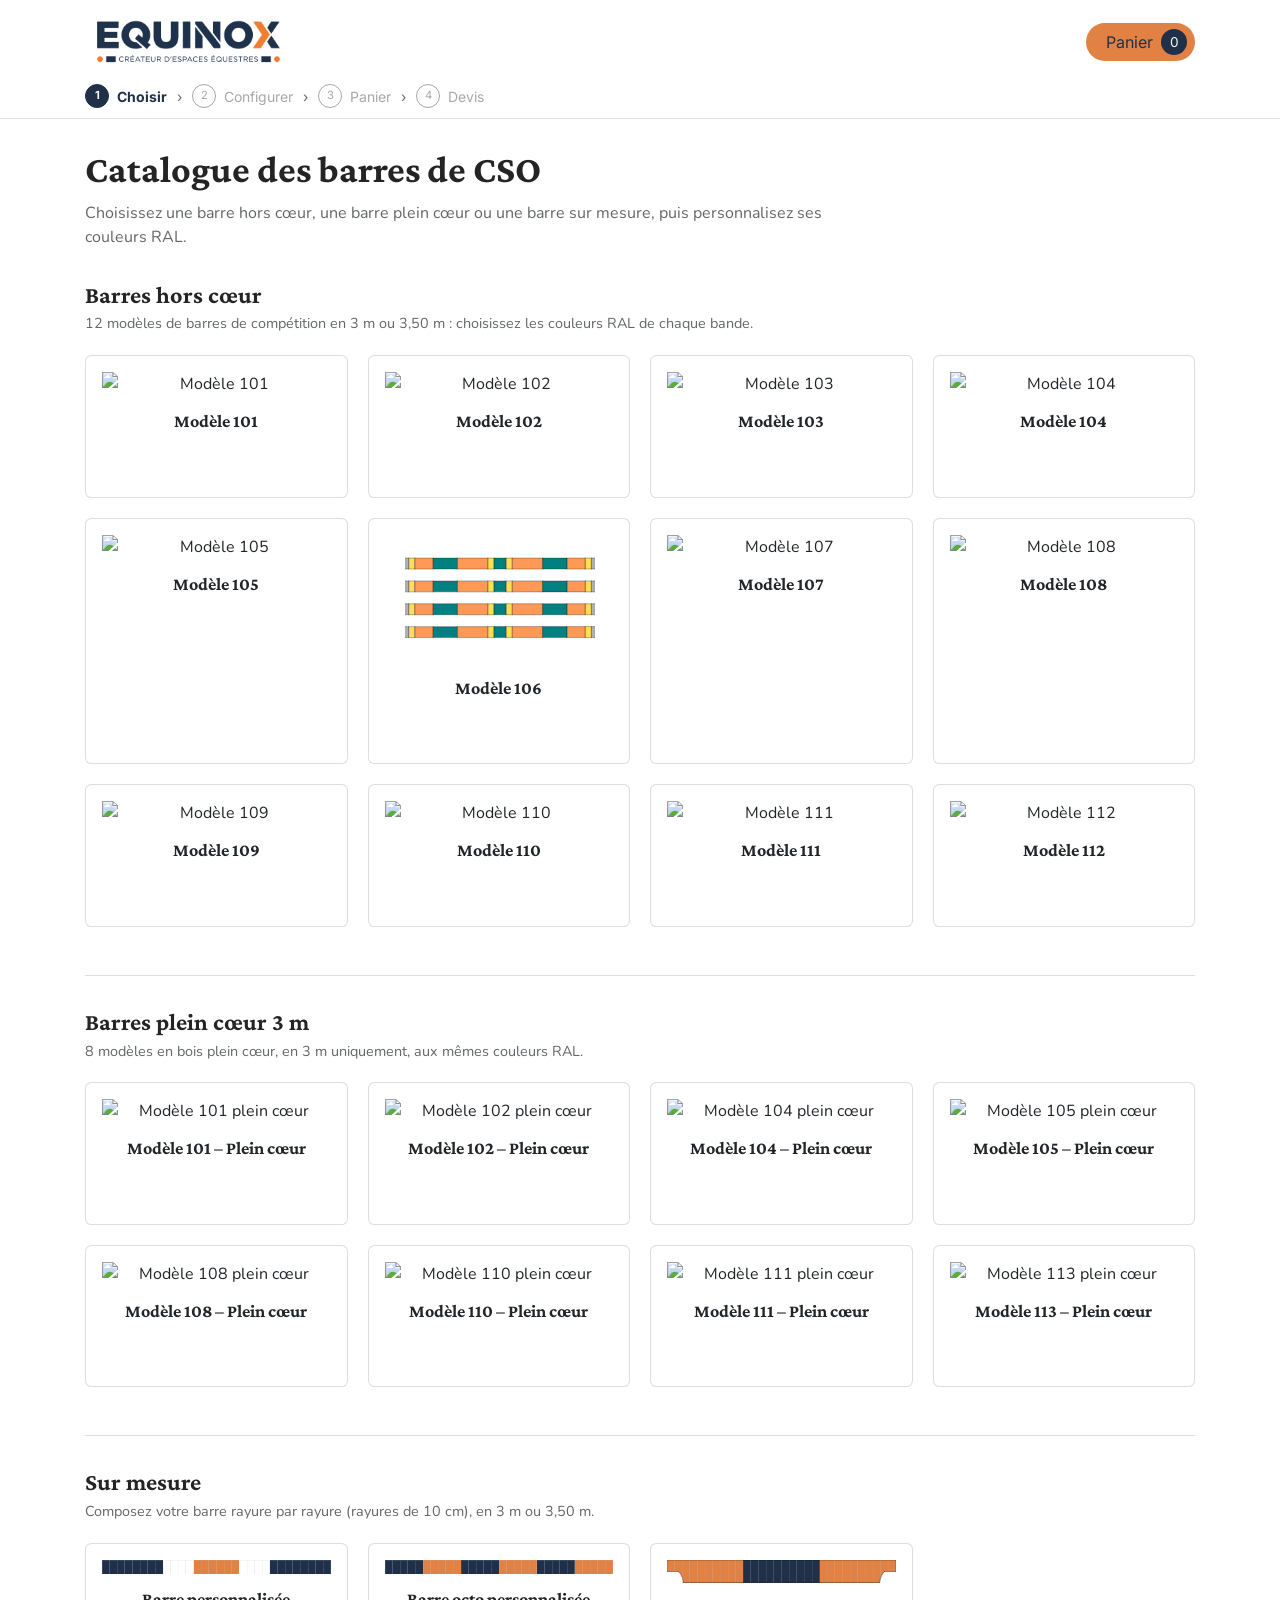
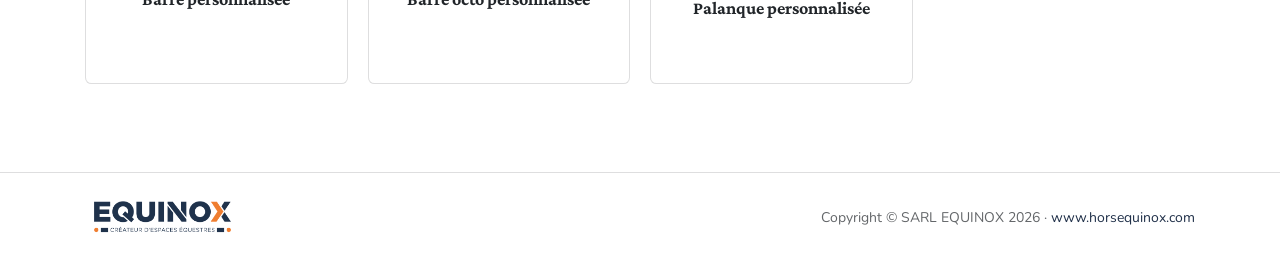
==== commit cc86e4b2: "Gammes : « Barres hors cœur » à la place des barres de série, 113 en plein cœur, 114 retiré du catal" ====
--- a/index.html
+++ b/index.html
@@ -120,93 +120,83 @@
     <section class="page-intro">
         <h1>Catalogue des barres de CSO</h1>
         <p>
-            Choisissez un modèle de série, une barre plein cœur ou une barre sur mesure, puis personnalisez ses couleurs RAL.
+            Choisissez une barre hors cœur, une barre plein cœur ou une barre sur mesure, puis personnalisez ses couleurs RAL.
         </p>
     </section>
 
     <!-- Contenu principal -->
     <main class="container">
-        <div class="catalog-header" id="serie">
-            <h2 class="section-title">Barres de série</h2>
-            <p>14 modèles de barres de CSO en 3 m ou 3,50 m : choisissez les couleurs RAL de chaque bande.</p>
+        <div class="catalog-header" id="hors-coeur">
+            <h2 class="section-title">Barres hors cœur</h2>
+            <p>12 modèles de barres de compétition en 3 m ou 3,50 m : choisissez les couleurs RAL de chaque bande.</p>
         </div>
 
         <div class="catalog">
-            <a class="catalog-item" href="config.html?model=101">
+            <a class="catalog-item" href="config.html?model=101&amp;gamme=hors-coeur">
                 <img src="Bar_V101.svg" alt="Modèle 101">
                 <p>Modèle 101</p>
                 <span class="btn btn-primary catalog-cta">Configurer</span>
             </a>
-            <a class="catalog-item" href="config.html?model=102">
+            <a class="catalog-item" href="config.html?model=102&amp;gamme=hors-coeur">
                 <img src="Bar_V102.svg" alt="Modèle 102">
                 <p>Modèle 102</p>
                 <span class="btn btn-primary catalog-cta">Configurer</span>
             </a>
-            <a class="catalog-item" href="config.html?model=103">
+            <a class="catalog-item" href="config.html?model=103&amp;gamme=hors-coeur">
                 <img src="Bar_V103.svg" alt="Modèle 103">
                 <p>Modèle 103</p>
                 <span class="btn btn-primary catalog-cta">Configurer</span>
             </a>
-            <a class="catalog-item" href="config.html?model=104">
+            <a class="catalog-item" href="config.html?model=104&amp;gamme=hors-coeur">
                 <img src="Bar_V104.svg" alt="Modèle 104">
                 <p>Modèle 104</p>
                 <span class="btn btn-primary catalog-cta">Configurer</span>
             </a>
-            <a class="catalog-item" href="config.html?model=105">
+            <a class="catalog-item" href="config.html?model=105&amp;gamme=hors-coeur">
                 <img src="Bar_V105.svg" alt="Modèle 105">
                 <p>Modèle 105</p>
                 <span class="btn btn-primary catalog-cta">Configurer</span>
             </a>
-            <a class="catalog-item" href="config.html?model=106">
+            <a class="catalog-item" href="config.html?model=106&amp;gamme=hors-coeur">
                 <img src="Bar_V106.svg" alt="Modèle 106">
                 <p>Modèle 106</p>
                 <span class="btn btn-primary catalog-cta">Configurer</span>
             </a>
-            <a class="catalog-item" href="config.html?model=107">
+            <a class="catalog-item" href="config.html?model=107&amp;gamme=hors-coeur">
                 <img src="Bar_V107.svg" alt="Modèle 107">
                 <p>Modèle 107</p>
                 <span class="btn btn-primary catalog-cta">Configurer</span>
             </a>
-            <a class="catalog-item" href="config.html?model=108">
+            <a class="catalog-item" href="config.html?model=108&amp;gamme=hors-coeur">
                 <img src="Bar_V108.svg" alt="Modèle 108">
                 <p>Modèle 108</p>
                 <span class="btn btn-primary catalog-cta">Configurer</span>
             </a>
-            <a class="catalog-item" href="config.html?model=109">
+            <a class="catalog-item" href="config.html?model=109&amp;gamme=hors-coeur">
                 <img src="Bar_V109.svg" alt="Modèle 109">
                 <p>Modèle 109</p>
                 <span class="btn btn-primary catalog-cta">Configurer</span>
             </a>
-            <a class="catalog-item" href="config.html?model=110">
+            <a class="catalog-item" href="config.html?model=110&amp;gamme=hors-coeur">
                 <img src="Bar_V110.svg" alt="Modèle 110">
                 <p>Modèle 110</p>
                 <span class="btn btn-primary catalog-cta">Configurer</span>
             </a>
-            <a class="catalog-item" href="config.html?model=111">
+            <a class="catalog-item" href="config.html?model=111&amp;gamme=hors-coeur">
                 <img src="Bar_V111.svg" alt="Modèle 111">
                 <p>Modèle 111</p>
                 <span class="btn btn-primary catalog-cta">Configurer</span>
             </a>
-            <a class="catalog-item" href="config.html?model=112">
+            <a class="catalog-item" href="config.html?model=112&amp;gamme=hors-coeur">
                 <img src="Bar_V112.svg" alt="Modèle 112">
                 <p>Modèle 112</p>
                 <span class="btn btn-primary catalog-cta">Configurer</span>
             </a>
-            <a class="catalog-item" href="config.html?model=113">
-                <img src="Bar_V113.svg" alt="Modèle 113">
-                <p>Modèle 113</p>
-                <span class="btn btn-primary catalog-cta">Configurer</span>
-            </a>
-            <a class="catalog-item" href="config.html?model=114">
-                <img src="Bar_V114.svg" alt="Modèle 114">
-                <p>Modèle 114</p>
-                <span class="btn btn-primary catalog-cta">Configurer</span>
-            </a>
         </div>
 
         <div class="catalog-header catalog-header-second" id="plein-coeur">
             <h2 class="section-title">Barres plein cœur 3 m</h2>
-            <p>7 modèles en bois plein cœur, en 3 m uniquement, aux mêmes couleurs RAL.</p>
+            <p>8 modèles en bois plein cœur, en 3 m uniquement, aux mêmes couleurs RAL.</p>
         </div>
 
         <div class="catalog">
@@ -245,6 +235,11 @@
                 <p>Modèle 111 – Plein cœur</p>
                 <span class="btn btn-primary catalog-cta">Configurer</span>
             </a>
+            <a class="catalog-item" href="config.html?model=113&amp;gamme=plein-coeur">
+                <img src="Bar_V113.svg" alt="Modèle 113 plein cœur">
+                <p>Modèle 113 – Plein cœur</p>
+                <span class="btn btn-primary catalog-cta">Configurer</span>
+            </a>
         </div>
 
         <div class="catalog-header catalog-header-second" id="sur-mesure">
--- a/css/site.css
+++ b/css/site.css
@@ -108,6 +108,10 @@
     box-sizing: border-box;
 }
 
+[hidden] {
+    display: none !important;
+}
+
 /* L'en-tête reste visible au défilement : les ancres s'arrêtent dessous. */
 html {
     scroll-padding-top: 130px;
@@ -399,14 +403,40 @@
     cursor: default;
 }
 
-/* Rangée de boutons en bas d'un configurateur */
-.button-container {
-    display: flex;
+/* Barre d'action des configurateurs : « Ajouter au panier » et « Retour au catalogue ».
+   Sur téléphone, elle reste fixée en bas de l'écran tant que le configurateur est à l'écran. */
+.action-bar {
+    display: flex;
+    flex-wrap: wrap;
     justify-content: center;
-    gap: 15px;
-    margin-top: 30px;
-    padding-top: 20px;
+    gap: 12px;
+    margin-top: 32px;
+    padding-top: 24px;
     border-top: 1px solid var(--color-border);
+}
+
+@media (max-width: 768px) {
+    .action-bar {
+        position: sticky;
+        bottom: 0;
+        z-index: 50;
+        margin: 24px calc(-1 * var(--container-gutter)) 0;
+        padding: 12px var(--container-gutter);
+        background: var(--color-white);
+        box-shadow: 0 -4px 12px rgba(0, 0, 0, 0.08);
+    }
+    .action-bar .btn {
+        flex: 1 1 0;
+        padding-left: 10px;
+        padding-right: 10px;
+    }
+    .container:has(> .action-bar) {
+        padding-bottom: 0;
+    }
+}
+
+.text-muted {
+    color: var(--color-text-muted);
 }
 
 /* Formulaires des configurateurs : longueur, quantité, options */
@@ -450,6 +480,10 @@
 
 /* Aperçu de la barre */
 
+.preview-options {
+    margin-top: 12px;
+}
+
 #svgContainer {
     background: var(--color-white);
     padding: 20px;
@@ -508,6 +542,141 @@
     font-weight: 500;
 }
 
+/* Notifications dans la page (js/notify.js) : toast, boîte de confirmation, erreur de champ */
+
+.toast-container {
+    position: fixed;
+    left: 50%;
+    bottom: 16px;
+    transform: translateX(-50%);
+    z-index: 300;
+    display: flex;
+    flex-direction: column;
+    gap: 8px;
+    width: calc(100% - 32px);
+    max-width: 560px;
+    pointer-events: none;
+}
+
+.toast {
+    pointer-events: auto;
+    display: flex;
+    flex-wrap: wrap;
+    align-items: center;
+    gap: 8px 16px;
+    padding: 12px 40px 12px 16px;
+    position: relative;
+    background: var(--color-dark);
+    color: var(--color-text-on-dark);
+    border-left: 4px solid var(--color-accent);
+    border-radius: var(--radius);
+    box-shadow: 0 8px 24px rgba(0, 0, 0, 0.25);
+    animation: toast-in 0.2s ease-out;
+}
+
+.toast-error {
+    border-left-color: #e05a3a;
+}
+
+.toast-leaving {
+    opacity: 0;
+    transition: opacity 0.2s;
+}
+
+@keyframes toast-in {
+    from { opacity: 0; transform: translateY(8px); }
+    to { opacity: 1; transform: none; }
+}
+
+.toast-message {
+    flex: 1 1 200px;
+}
+
+.toast-actions {
+    display: flex;
+    gap: 8px;
+}
+
+.toast .toast-btn {
+    padding: 4px 14px;
+    font-size: 0.9em;
+}
+
+.toast .btn-neutral {
+    background: rgba(255, 255, 255, 0.15);
+    color: var(--color-text-on-dark);
+    border-radius: var(--radius-pill);
+}
+
+.toast .btn-neutral:hover:not(:disabled) {
+    background: rgba(255, 255, 255, 0.25);
+}
+
+.toast-close {
+    position: absolute;
+    top: 6px;
+    right: 8px;
+    width: 28px;
+    height: 28px;
+    border: none;
+    border-radius: 50%;
+    background: transparent;
+    color: var(--color-text-on-dark);
+    font-size: 20px;
+    line-height: 1;
+    cursor: pointer;
+}
+
+.toast-close:hover {
+    background: rgba(255, 255, 255, 0.15);
+}
+
+.confirm-dialog {
+    margin: auto;                    /* centré : le reset global met margin à 0 */
+    border: none;
+    border-radius: var(--radius);
+    padding: 24px;
+    width: calc(100% - 32px);
+    max-width: 440px;
+    color: var(--color-text);
+    box-shadow: 0 16px 40px rgba(0, 0, 0, 0.3);
+}
+
+.confirm-dialog::backdrop {
+    background: rgba(32, 48, 73, 0.55);
+}
+
+.confirm-title {
+    font-size: 1.25em;
+    margin-bottom: 8px;
+}
+
+.confirm-message {
+    margin-bottom: 20px;
+    line-height: 1.5;
+}
+
+.confirm-actions {
+    display: flex;
+    justify-content: flex-end;
+    gap: 10px;
+    flex-wrap: wrap;
+}
+
+.field-error {
+    flex-basis: 100%;
+    width: 100%;
+    margin: 6px 0 0;
+    color: #b42318;
+    font-size: 0.9em;
+    line-height: 1.4;
+}
+
+.action-bar .field-error {
+    text-align: center;
+    margin: 0;
+}
+
 /* Pied de page commun (injecté par js/layout.js) */
 
 .site-footer {
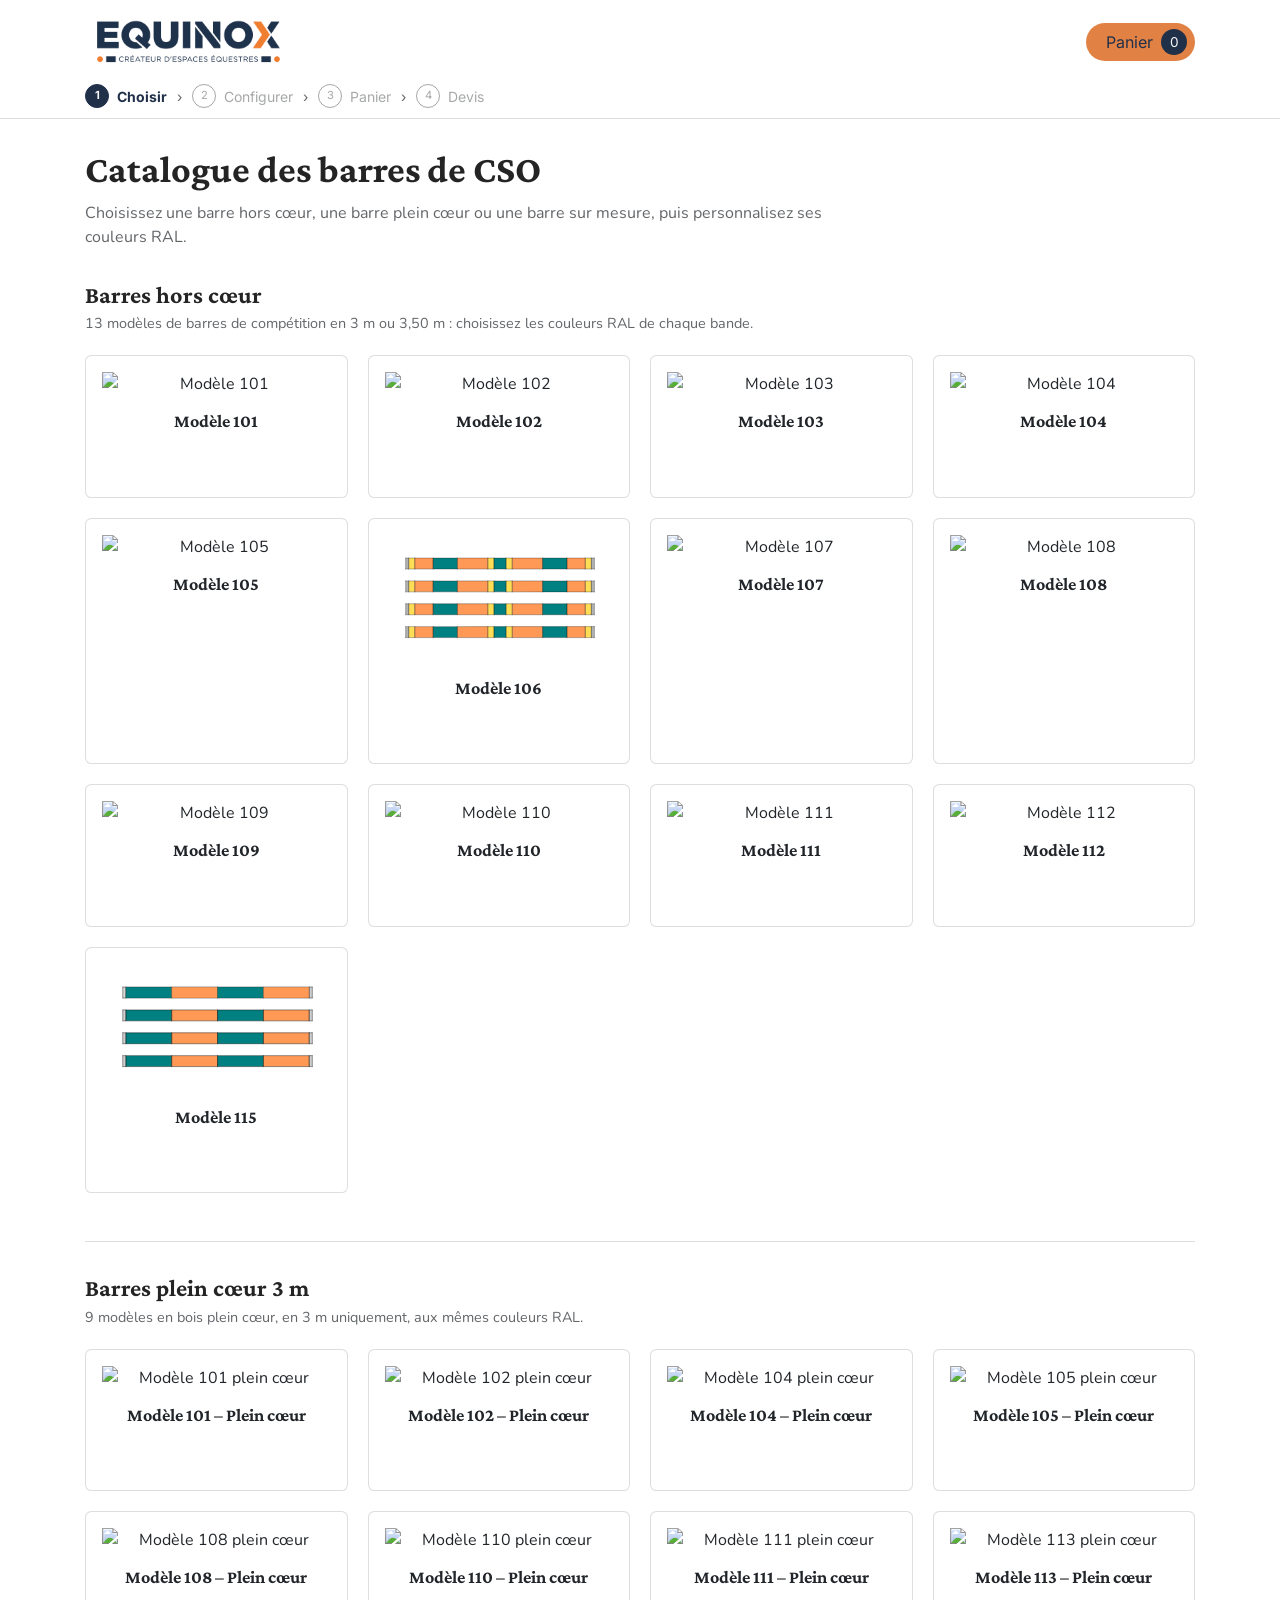
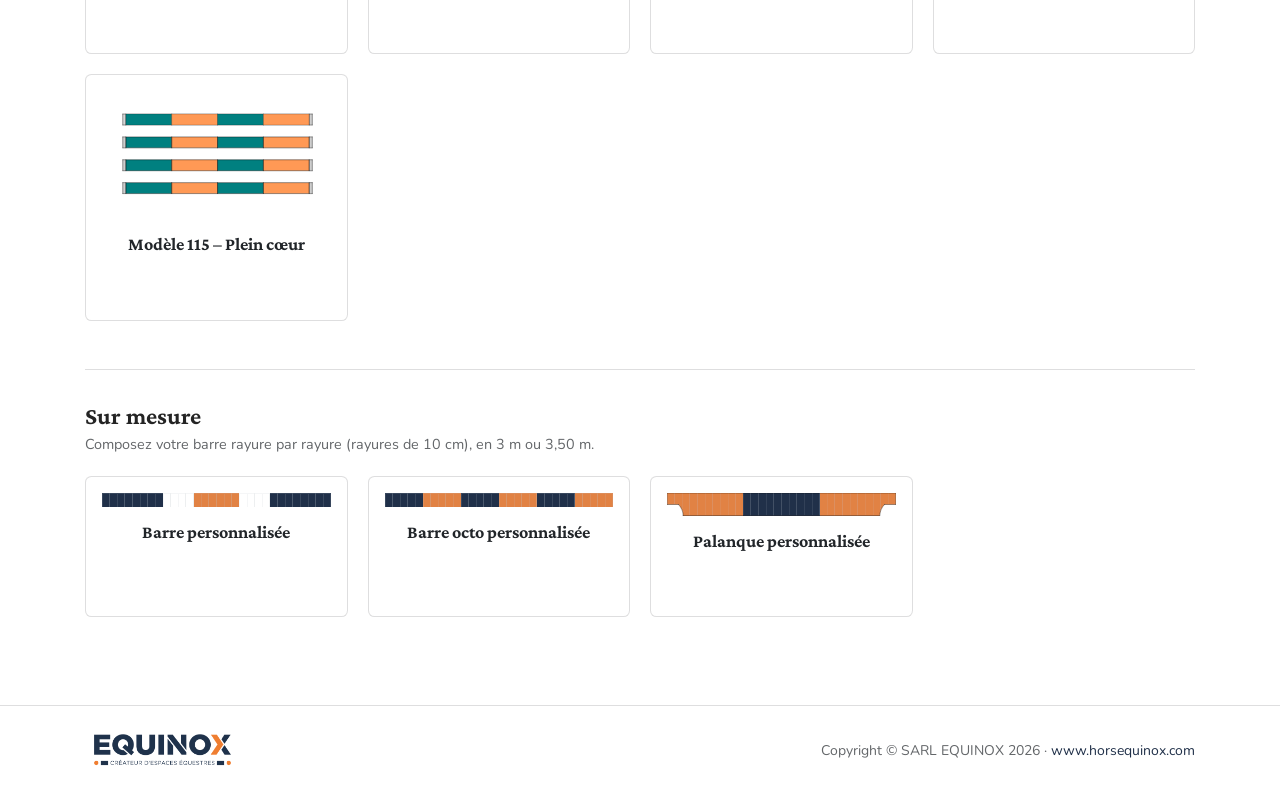
==== commit df24ef6f: "Modèle 115 : barre à 4 bandes égales, dans les gammes hors cœur et plein cœur Bar_V115.svg est const" ====
--- a/index.html
+++ b/index.html
@@ -128,7 +128,7 @@
     <main class="container">
         <div class="catalog-header" id="hors-coeur">
             <h2 class="section-title">Barres hors cœur</h2>
-            <p>12 modèles de barres de compétition en 3 m ou 3,50 m : choisissez les couleurs RAL de chaque bande.</p>
+            <p>13 modèles de barres de compétition en 3 m ou 3,50 m : choisissez les couleurs RAL de chaque bande.</p>
         </div>
 
         <div class="catalog">
@@ -192,11 +192,16 @@
                 <p>Modèle 112</p>
                 <span class="btn btn-primary catalog-cta">Configurer</span>
             </a>
+            <a class="catalog-item" href="config.html?model=115&amp;gamme=hors-coeur">
+                <img src="Bar_V115.svg" alt="Modèle 115">
+                <p>Modèle 115</p>
+                <span class="btn btn-primary catalog-cta">Configurer</span>
+            </a>
         </div>
 
         <div class="catalog-header catalog-header-second" id="plein-coeur">
             <h2 class="section-title">Barres plein cœur 3 m</h2>
-            <p>8 modèles en bois plein cœur, en 3 m uniquement, aux mêmes couleurs RAL.</p>
+            <p>9 modèles en bois plein cœur, en 3 m uniquement, aux mêmes couleurs RAL.</p>
         </div>
 
         <div class="catalog">
@@ -240,6 +245,11 @@
                 <p>Modèle 113 – Plein cœur</p>
                 <span class="btn btn-primary catalog-cta">Configurer</span>
             </a>
+            <a class="catalog-item" href="config.html?model=115&amp;gamme=plein-coeur">
+                <img src="Bar_V115.svg" alt="Modèle 115 plein cœur">
+                <p>Modèle 115 – Plein cœur</p>
+                <span class="btn btn-primary catalog-cta">Configurer</span>
+            </a>
         </div>
 
         <div class="catalog-header catalog-header-second" id="sur-mesure">
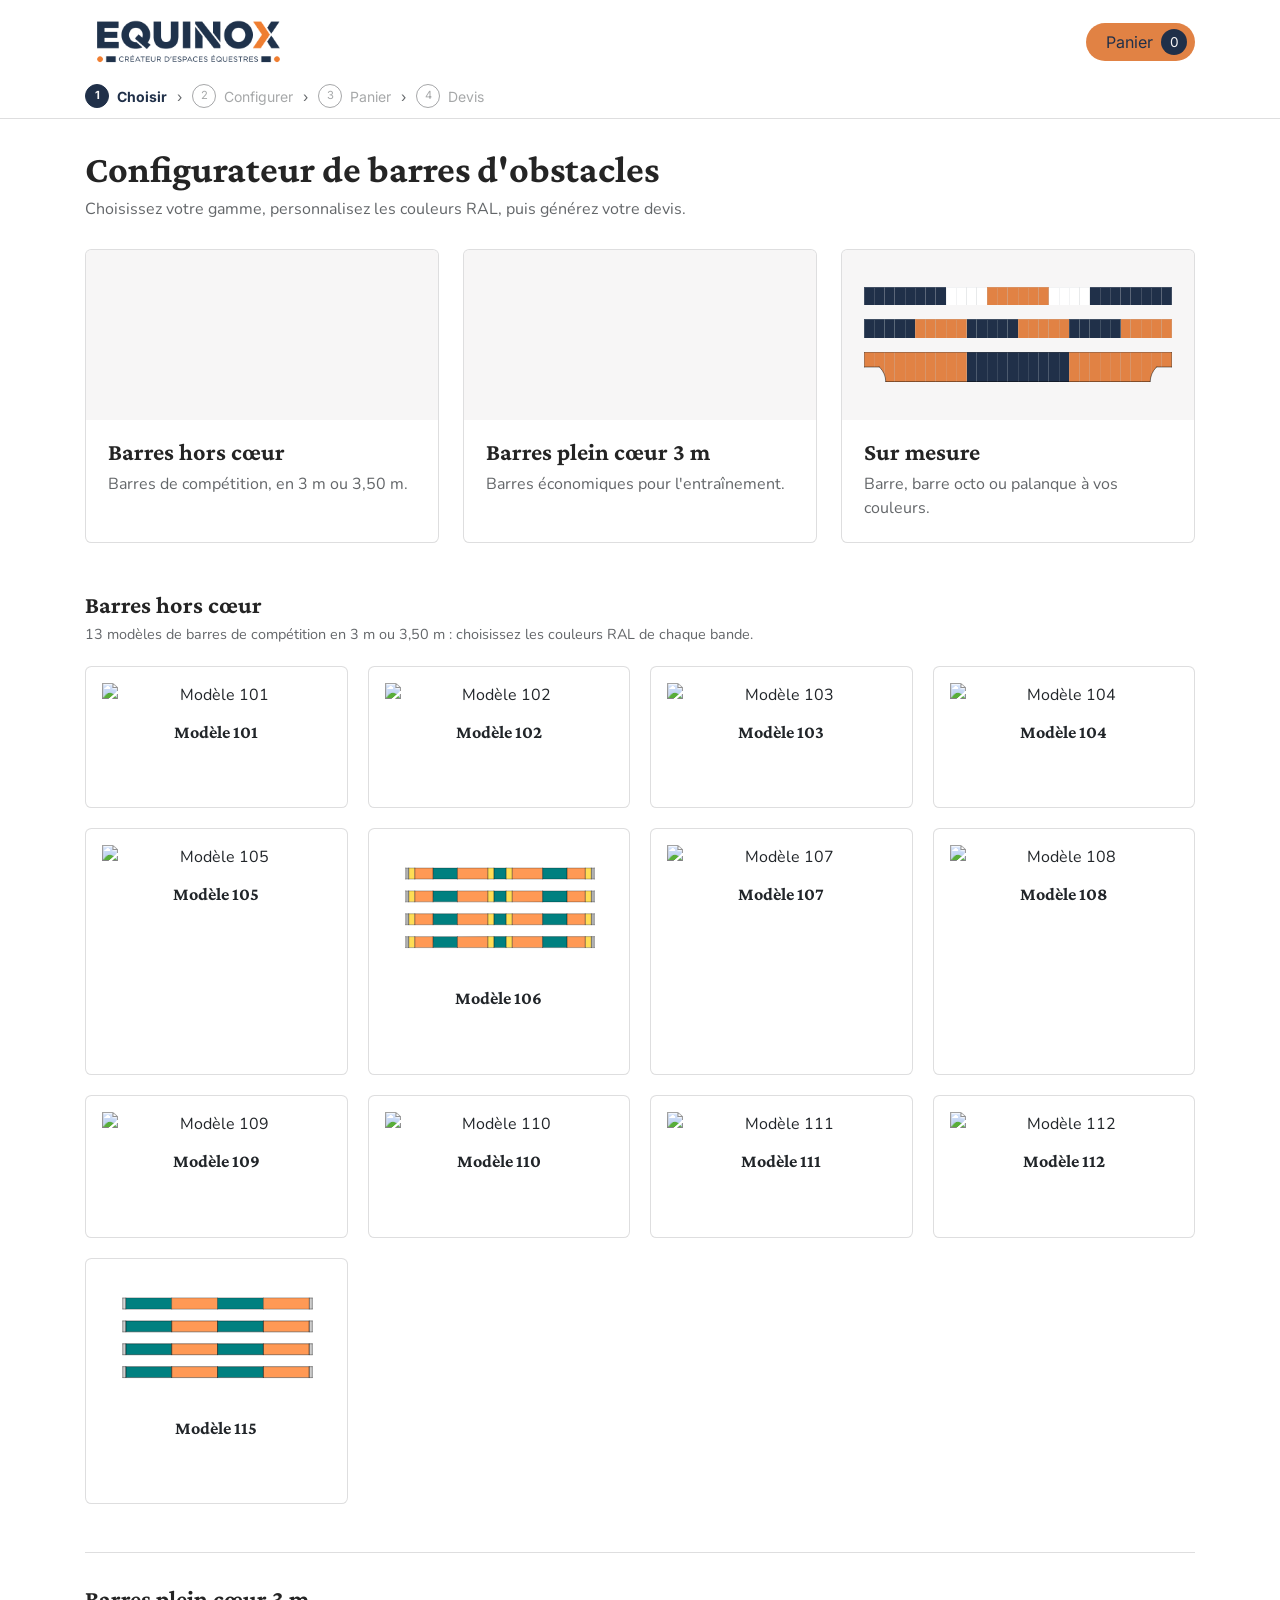
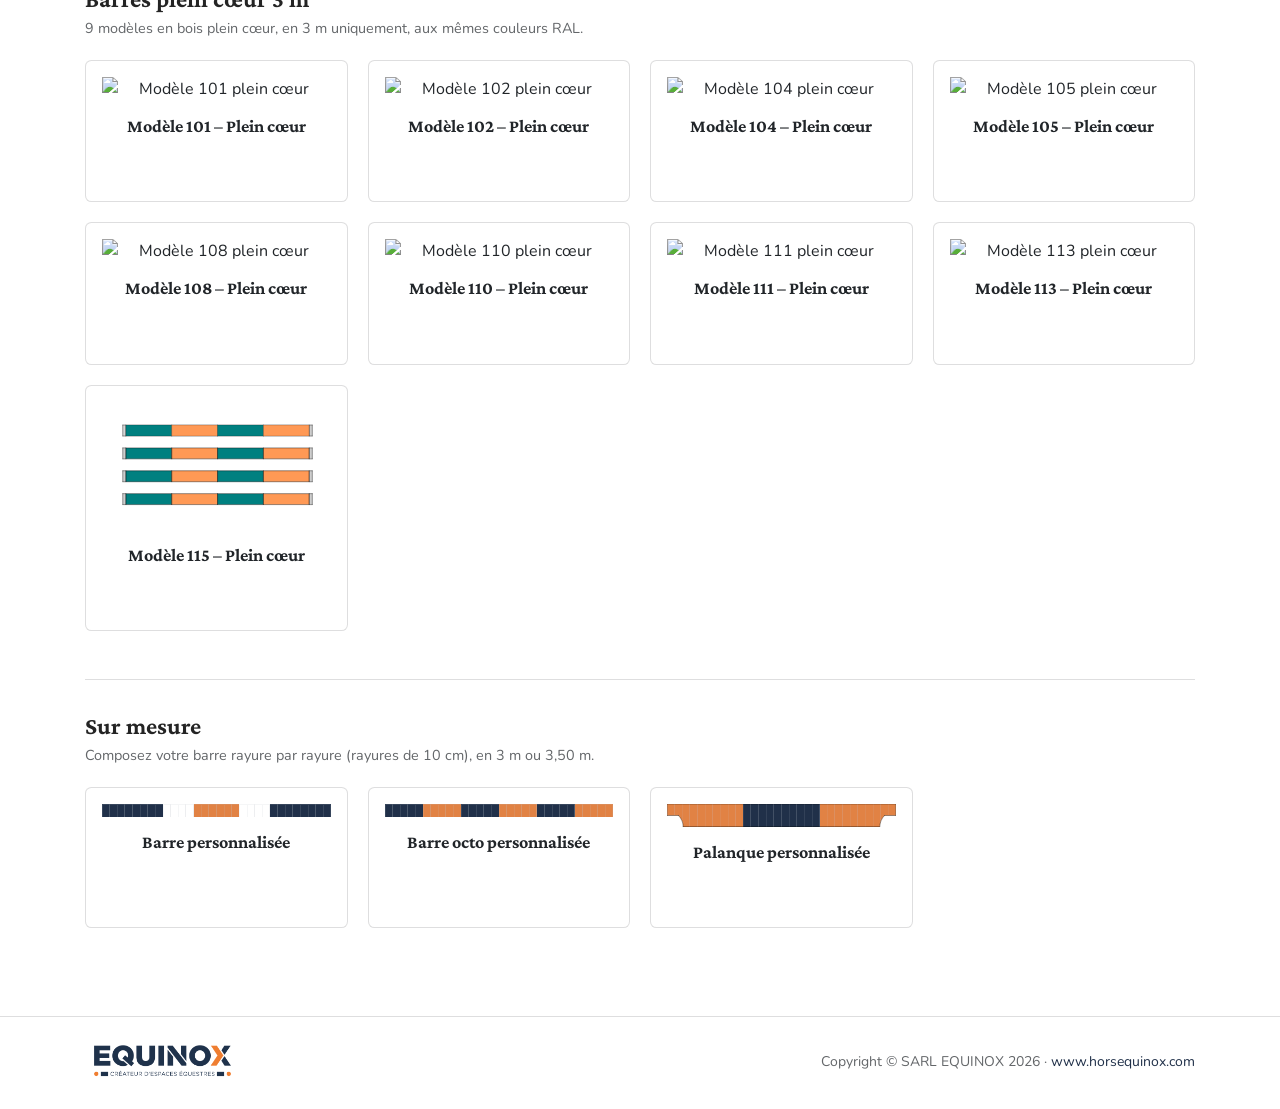
==== commit 944de681: "Accueil : écran de choix à trois tuiles (hors cœur, plein cœur 3 m, sur mesure) Chaque tuile a un vi" ====
--- a/index.html
+++ b/index.html
@@ -3,19 +3,96 @@
 
 <head>
     <meta charset="UTF-8">
-    <title>EQUINOX - Catalogue des barres de CSO</title>
+    <title>EQUINOX - Configurateur de barres d'obstacles</title>
     <meta name="viewport" content="width=device-width, initial-scale=1.0">
-    <meta name="description" content="Catalogue des barres d'obstacles EQUINOX : choisissez un modèle de barre de CSO, personnalisez ses couleurs RAL et préparez votre devis.">
+    <meta name="description" content="Configurateur de barres d'obstacles EQUINOX : barres hors cœur, barres plein cœur 3 m ou sur mesure, à vos couleurs RAL, avec votre devis en PDF.">
     <link rel="icon" href="img/icone-equinox.png" type="image/png">
     <link rel="stylesheet" href="css/site.css">
     <script src="js/layout.js" defer></script>
     <style>
+        /* Accueil : écran de choix à trois tuiles, qui tient sans défilement sur grand écran. */
+
+        .page-intro h1 {
+            margin-bottom: 4px;
+        }
+
+        .choices {
+            display: grid;
+            grid-template-columns: repeat(3, 1fr);
+            gap: 24px;
+        }
+
+        .choice {
+            display: flex;
+            flex-direction: column;
+            background: var(--color-white);
+            border: 1px solid var(--color-border-light);
+            border-radius: var(--radius);
+            overflow: hidden;
+            text-decoration: none;
+            color: inherit;
+            transition: transform var(--transition), box-shadow var(--transition), border-color var(--transition);
+        }
+
+        .choice:hover,
+        .choice:focus-visible {
+            transform: translateY(-2px);
+            box-shadow: var(--shadow-card);
+            border-color: transparent;
+        }
+
+        /* Visuel : trois barres de la gamme, l'une sous l'autre. */
+        .choice-visual {
+            display: flex;
+            flex-direction: column;
+            justify-content: center;
+            gap: 14px;
+            min-height: 170px;
+            padding: 20px 22px;
+            background: var(--color-bg-soft);
+        }
+
+        .choice-visual > img {
+            display: block;
+            width: 100%;
+            height: auto;
+        }
+
+        .choice-body {
+            padding: 18px 22px 22px;
+        }
+
+        .choice-body h2 {
+            font-size: 1.5em;
+            color: var(--color-text-headings);
+            margin-bottom: 6px;
+        }
+
+        .choice-body p {
+            color: var(--color-text-muted);
+        }
+
+        @media (max-width: 768px) {
+            .choices {
+                grid-template-columns: minmax(0, 1fr);
+                gap: 16px;
+            }
+            .choice-visual {
+                min-height: 0;
+                gap: 10px;
+                padding: 16px;
+            }
+            .choice-body {
+                padding: 14px 16px 16px;
+            }
+        }
+
         /* Catalogue des modèles : trois groupes de cartes. */
 
         /* Titre de groupe */
 
         .catalog-header {
-            margin-top: 4px;
+            margin-top: 48px;
             margin-bottom: 15px;
         }
 
@@ -118,14 +195,50 @@
 
 <body>
     <section class="page-intro">
-        <h1>Catalogue des barres de CSO</h1>
+        <h1>Configurateur de barres d'obstacles</h1>
         <p>
-            Choisissez une barre hors cœur, une barre plein cœur ou une barre sur mesure, puis personnalisez ses couleurs RAL.
+            Choisissez votre gamme, personnalisez les couleurs RAL, puis générez votre devis.
         </p>
     </section>
 
     <!-- Contenu principal -->
     <main class="container">
+        <div class="choices">
+            <a class="choice" href="#hors-coeur">
+                <div class="choice-visual">
+                    <span class="bar-view"><img src="Bar_V103.svg" alt=""></span>
+                    <span class="bar-view"><img src="Bar_V107.svg" alt=""></span>
+                    <span class="bar-view"><img src="Bar_V112.svg" alt=""></span>
+                </div>
+                <div class="choice-body">
+                    <h2>Barres hors cœur</h2>
+                    <p>Barres de compétition, en 3 m ou 3,50 m.</p>
+                </div>
+            </a>
+            <a class="choice" href="#plein-coeur">
+                <div class="choice-visual">
+                    <span class="bar-view"><img src="Bar_V102.svg" alt=""></span>
+                    <span class="bar-view"><img src="Bar_V105.svg" alt=""></span>
+                    <span class="bar-view"><img src="Bar_V113.svg" alt=""></span>
+                </div>
+                <div class="choice-body">
+                    <h2>Barres plein cœur 3 m</h2>
+                    <p>Barres économiques pour l'entraînement.</p>
+                </div>
+            </a>
+            <a class="choice" href="#sur-mesure">
+                <div class="choice-visual">
+                    <img src="img/apercu-barre-personnalisee.svg" alt="">
+                    <img src="img/apercu-barre-octo.svg" alt="">
+                    <img src="img/apercu-palanque.svg" alt="">
+                </div>
+                <div class="choice-body">
+                    <h2>Sur mesure</h2>
+                    <p>Barre, barre octo ou palanque à vos couleurs.</p>
+                </div>
+            </a>
+        </div>
+
         <div class="catalog-header" id="hors-coeur">
             <h2 class="section-title">Barres hors cœur</h2>
             <p>13 modèles de barres de compétition en 3 m ou 3,50 m : choisissez les couleurs RAL de chaque bande.</p>
--- a/css/site.css
+++ b/css/site.css
@@ -267,6 +267,30 @@
     color: rgba(33, 37, 41, 0.4);
 }
 
+/* Bandeau « modification en cours » (js/cart.js, showEditBanner) */
+
+.edit-banner {
+    display: flex;
+    flex-wrap: wrap;
+    align-items: center;
+    justify-content: space-between;
+    gap: 8px 16px;
+    margin-bottom: 20px;
+    padding: 10px 14px;
+    background: var(--color-accent-tint);
+    border-left: 4px solid var(--color-accent);
+    border-radius: var(--radius);
+}
+
+.edit-banner-text {
+    flex: 1 1 260px;
+}
+
+.edit-banner .btn {
+    padding: 4px 14px;
+    font-size: 0.9em;
+}
+
 /* Titre de page, sous l'en-tête */
 
 .page-intro {
@@ -501,6 +525,28 @@
     display: block;
 }
 
+/* Vue unique d'un modèle du catalogue. Les fichiers Bar_V1xx.svg sont des images de 500 x 280
+   qui dessinent quatre vues de la barre, l'une sous l'autre, toutes sur le même gabarit :
+   on ne montre que la première (x 43,5 à 460,5 et y 48,5 à 76,5 de l'image, soit 417 x 28).
+   Usage : <span class="bar-view"><img src="Bar_V101.svg" alt="..."></span> */
+
+.bar-view {
+    display: block;
+    position: relative;
+    overflow: hidden;
+    height: 0;
+    padding-top: calc(100% * 28 / 417);
+}
+
+.bar-view img {
+    position: absolute;
+    left: calc(-100% * 43.5 / 417);
+    top: calc(-100% * 48.5 / 28);
+    width: calc(100% * 500 / 417);
+    max-width: none;
+    height: auto;
+}
+
 /* Palette RAL : pastilles et libellés (aussi utilisés par le panier et le devis) */
 
 .color-palette {
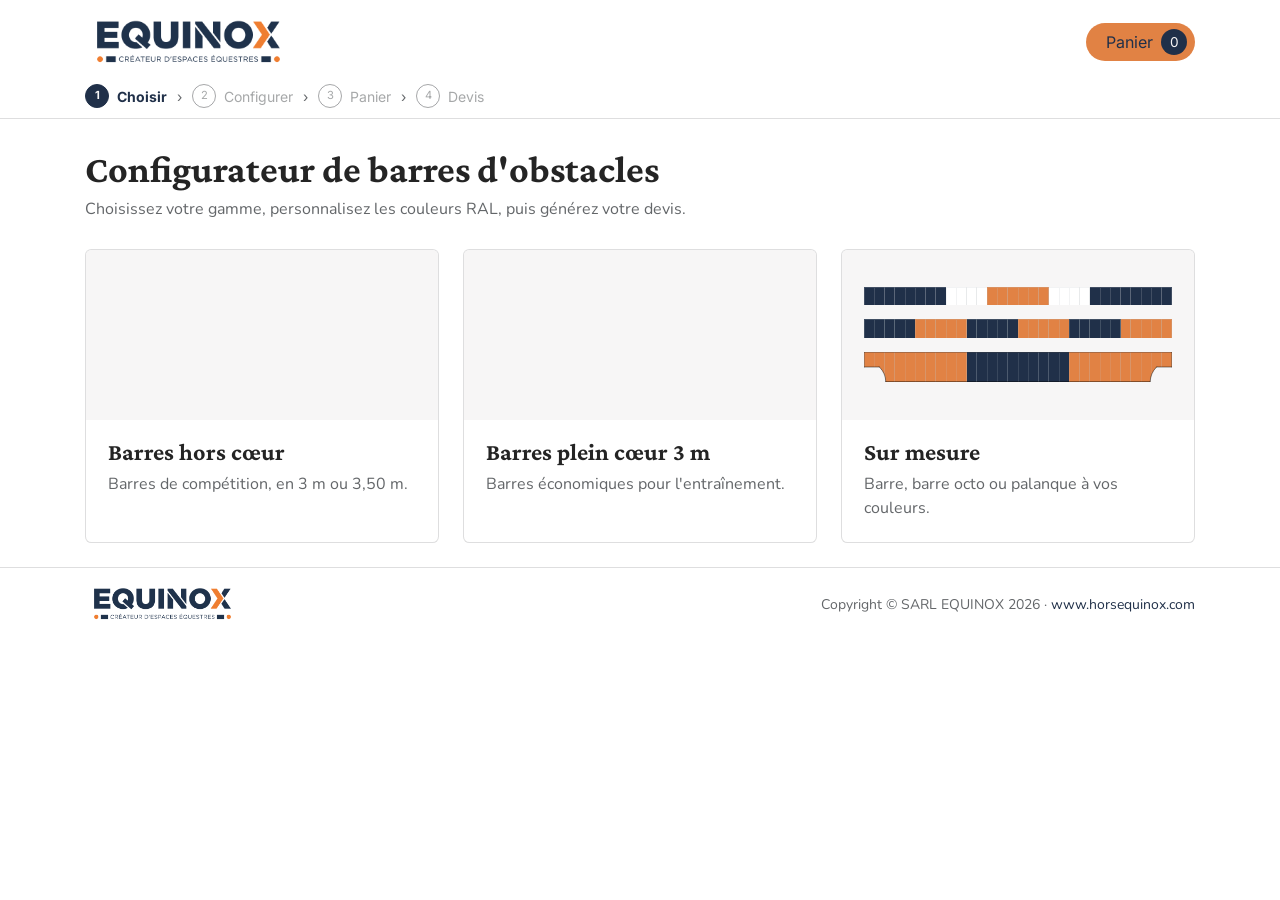
==== commit 30e72b15: "Catalogue par gamme (catalogue.html) et page sur-mesure.html ; l'accueil ne garde que les tuiles cat" ====
--- a/index.html
+++ b/index.html
@@ -10,185 +10,24 @@
     <link rel="stylesheet" href="css/site.css">
     <script src="js/layout.js" defer></script>
     <style>
-        /* Accueil : écran de choix à trois tuiles, qui tient sans défilement sur grand écran. */
+        /* Accueil : écran de choix à trois tuiles (.choices, css/site.css). Les marges du bas sont
+           resserrées pour que la page tienne sans défilement sur un écran de 1280 x 720. */
 
         .page-intro h1 {
             margin-bottom: 4px;
         }
 
-        .choices {
-            display: grid;
-            grid-template-columns: repeat(3, 1fr);
-            gap: 24px;
+        .container {
+            padding-bottom: 24px;
         }
 
-        .choice {
-            display: flex;
-            flex-direction: column;
-            background: var(--color-white);
-            border: 1px solid var(--color-border-light);
-            border-radius: var(--radius);
-            overflow: hidden;
-            text-decoration: none;
-            color: inherit;
-            transition: transform var(--transition), box-shadow var(--transition), border-color var(--transition);
+        .site-footer {
+            margin-top: 0;
         }
 
-        .choice:hover,
-        .choice:focus-visible {
-            transform: translateY(-2px);
-            box-shadow: var(--shadow-card);
-            border-color: transparent;
-        }
-
-        /* Visuel : trois barres de la gamme, l'une sous l'autre. */
-        .choice-visual {
-            display: flex;
-            flex-direction: column;
-            justify-content: center;
-            gap: 14px;
-            min-height: 170px;
-            padding: 20px 22px;
-            background: var(--color-bg-soft);
-        }
-
-        .choice-visual > img {
-            display: block;
-            width: 100%;
-            height: auto;
-        }
-
-        .choice-body {
-            padding: 18px 22px 22px;
-        }
-
-        .choice-body h2 {
-            font-size: 1.5em;
-            color: var(--color-text-headings);
-            margin-bottom: 6px;
-        }
-
-        .choice-body p {
-            color: var(--color-text-muted);
-        }
-
-        @media (max-width: 768px) {
-            .choices {
-                grid-template-columns: minmax(0, 1fr);
-                gap: 16px;
-            }
-            .choice-visual {
-                min-height: 0;
-                gap: 10px;
-                padding: 16px;
-            }
-            .choice-body {
-                padding: 14px 16px 16px;
-            }
-        }
-
-        /* Catalogue des modèles : trois groupes de cartes. */
-
-        /* Titre de groupe */
-
-        .catalog-header {
-            margin-top: 48px;
-            margin-bottom: 15px;
-        }
-
-        .catalog-header .section-title {
-            margin-bottom: 4px;
-        }
-
-        .catalog-header p {
-            font-size: 0.9em;
-            color: var(--color-text-muted);
-        }
-
-        .catalog-header-second {
-            margin-top: 48px;
-            padding-top: 32px;
-            border-top: 1px solid var(--color-border);
-        }
-        /* Catalogue */
-
-        .catalog {
-            display: grid;
-            grid-template-columns: repeat(auto-fill, minmax(260px, 1fr));
-            gap: 20px;
-            margin-top: 20px;
-        }
-
-        .catalog-item {
-            display: flex;
-            flex-direction: column;
-            align-items: center;
-            text-align: center;
-            padding: 16px 16px 14px;
-            background: var(--color-white);
-            border-radius: var(--radius);
-            border: 1px solid var(--color-border-light);
-            transition: transform var(--transition), box-shadow var(--transition), border-color var(--transition);
-            text-decoration: none;
-            color: inherit;
-        }
-
-        .catalog-item:hover,
-        .catalog-item:focus-visible {
-            transform: translateY(-2px);
-            box-shadow: var(--shadow-card);
-            border-color: transparent;
-        }
-
-        .catalog-item img {
-            width: 100%;
-            max-width: 400px;
-            height: auto;
-            object-fit: contain;
-            margin-bottom: 12px;
-        }
-
-        .catalog-item p {
-            font-family: var(--font-family-headings);
-            font-size: 1.125em;
-            font-weight: var(--font-weight-headings);
-            color: var(--color-text);
-        }
-
-        /* « Configurer » apparaît au survol ; toujours visible quand il n'y a pas de survol (tactile). */
-        .catalog-cta {
-            margin-top: 12px;
-            padding: 6px 18px;
-            font-size: 0.9em;
-            opacity: 0;
-            transform: translateY(4px);
-            transition: opacity var(--transition), transform var(--transition);
-        }
-
-        .catalog-item:hover .catalog-cta,
-        .catalog-item:focus-visible .catalog-cta {
-            opacity: 1;
-            transform: none;
-        }
-
-        @media (hover: none), (max-width: 768px) {
-            .catalog-cta {
-                opacity: 1;
-                transform: none;
-            }
-        }
-
-        @media (max-width: 768px) {
-            .catalog {
-                grid-template-columns: repeat(auto-fill, minmax(150px, 1fr));
-                gap: 12px;
-            }
-            .catalog-item {
-                padding: 12px 10px 10px;
-            }
-            .catalog-item p {
-                font-size: 1em;
-            }
+        .site-footer-inner {
+            padding-top: 12px;
+            padding-bottom: 12px;
         }
     </style>
 </head>
@@ -201,10 +40,10 @@
         </p>
     </section>
 
-    <!-- Contenu principal -->
+    <!-- Contenu principal : une tuile par gamme -->
     <main class="container">
         <div class="choices">
-            <a class="choice" href="#hors-coeur">
+            <a class="choice" href="catalogue.html?gamme=hors-coeur">
                 <div class="choice-visual">
                     <span class="bar-view"><img src="Bar_V103.svg" alt=""></span>
                     <span class="bar-view"><img src="Bar_V107.svg" alt=""></span>
@@ -215,7 +54,7 @@
                     <p>Barres de compétition, en 3 m ou 3,50 m.</p>
                 </div>
             </a>
-            <a class="choice" href="#plein-coeur">
+            <a class="choice" href="catalogue.html?gamme=plein-coeur">
                 <div class="choice-visual">
                     <span class="bar-view"><img src="Bar_V102.svg" alt=""></span>
                     <span class="bar-view"><img src="Bar_V105.svg" alt=""></span>
@@ -226,7 +65,7 @@
                     <p>Barres économiques pour l'entraînement.</p>
                 </div>
             </a>
-            <a class="choice" href="#sur-mesure">
+            <a class="choice" href="sur-mesure.html">
                 <div class="choice-visual">
                     <img src="img/apercu-barre-personnalisee.svg" alt="">
                     <img src="img/apercu-barre-octo.svg" alt="">
@@ -238,161 +77,7 @@
                 </div>
             </a>
         </div>
-
-        <div class="catalog-header" id="hors-coeur">
-            <h2 class="section-title">Barres hors cœur</h2>
-            <p>13 modèles de barres de compétition en 3 m ou 3,50 m : choisissez les couleurs RAL de chaque bande.</p>
-        </div>
-
-        <div class="catalog">
-            <a class="catalog-item" href="config.html?model=101&amp;gamme=hors-coeur">
-                <img src="Bar_V101.svg" alt="Modèle 101">
-                <p>Modèle 101</p>
-                <span class="btn btn-primary catalog-cta">Configurer</span>
-            </a>
-            <a class="catalog-item" href="config.html?model=102&amp;gamme=hors-coeur">
-                <img src="Bar_V102.svg" alt="Modèle 102">
-                <p>Modèle 102</p>
-                <span class="btn btn-primary catalog-cta">Configurer</span>
-            </a>
-            <a class="catalog-item" href="config.html?model=103&amp;gamme=hors-coeur">
-                <img src="Bar_V103.svg" alt="Modèle 103">
-                <p>Modèle 103</p>
-                <span class="btn btn-primary catalog-cta">Configurer</span>
-            </a>
-            <a class="catalog-item" href="config.html?model=104&amp;gamme=hors-coeur">
-                <img src="Bar_V104.svg" alt="Modèle 104">
-                <p>Modèle 104</p>
-                <span class="btn btn-primary catalog-cta">Configurer</span>
-            </a>
-            <a class="catalog-item" href="config.html?model=105&amp;gamme=hors-coeur">
-                <img src="Bar_V105.svg" alt="Modèle 105">
-                <p>Modèle 105</p>
-                <span class="btn btn-primary catalog-cta">Configurer</span>
-            </a>
-            <a class="catalog-item" href="config.html?model=106&amp;gamme=hors-coeur">
-                <img src="Bar_V106.svg" alt="Modèle 106">
-                <p>Modèle 106</p>
-                <span class="btn btn-primary catalog-cta">Configurer</span>
-            </a>
-            <a class="catalog-item" href="config.html?model=107&amp;gamme=hors-coeur">
-                <img src="Bar_V107.svg" alt="Modèle 107">
-                <p>Modèle 107</p>
-                <span class="btn btn-primary catalog-cta">Configurer</span>
-            </a>
-            <a class="catalog-item" href="config.html?model=108&amp;gamme=hors-coeur">
-                <img src="Bar_V108.svg" alt="Modèle 108">
-                <p>Modèle 108</p>
-                <span class="btn btn-primary catalog-cta">Configurer</span>
-            </a>
-            <a class="catalog-item" href="config.html?model=109&amp;gamme=hors-coeur">
-                <img src="Bar_V109.svg" alt="Modèle 109">
-                <p>Modèle 109</p>
-                <span class="btn btn-primary catalog-cta">Configurer</span>
-            </a>
-            <a class="catalog-item" href="config.html?model=110&amp;gamme=hors-coeur">
-                <img src="Bar_V110.svg" alt="Modèle 110">
-                <p>Modèle 110</p>
-                <span class="btn btn-primary catalog-cta">Configurer</span>
-            </a>
-            <a class="catalog-item" href="config.html?model=111&amp;gamme=hors-coeur">
-                <img src="Bar_V111.svg" alt="Modèle 111">
-                <p>Modèle 111</p>
-                <span class="btn btn-primary catalog-cta">Configurer</span>
-            </a>
-            <a class="catalog-item" href="config.html?model=112&amp;gamme=hors-coeur">
-                <img src="Bar_V112.svg" alt="Modèle 112">
-                <p>Modèle 112</p>
-                <span class="btn btn-primary catalog-cta">Configurer</span>
-            </a>
-            <a class="catalog-item" href="config.html?model=115&amp;gamme=hors-coeur">
-                <img src="Bar_V115.svg" alt="Modèle 115">
-                <p>Modèle 115</p>
-                <span class="btn btn-primary catalog-cta">Configurer</span>
-            </a>
-        </div>
-
-        <div class="catalog-header catalog-header-second" id="plein-coeur">
-            <h2 class="section-title">Barres plein cœur 3 m</h2>
-            <p>9 modèles en bois plein cœur, en 3 m uniquement, aux mêmes couleurs RAL.</p>
-        </div>
-
-        <div class="catalog">
-            <a class="catalog-item" href="config.html?model=101&amp;gamme=plein-coeur">
-                <img src="Bar_V101.svg" alt="Modèle 101 plein cœur">
-                <p>Modèle 101 – Plein cœur</p>
-                <span class="btn btn-primary catalog-cta">Configurer</span>
-            </a>
-            <a class="catalog-item" href="config.html?model=102&amp;gamme=plein-coeur">
-                <img src="Bar_V102.svg" alt="Modèle 102 plein cœur">
-                <p>Modèle 102 – Plein cœur</p>
-                <span class="btn btn-primary catalog-cta">Configurer</span>
-            </a>
-            <a class="catalog-item" href="config.html?model=104&amp;gamme=plein-coeur">
-                <img src="Bar_V104.svg" alt="Modèle 104 plein cœur">
-                <p>Modèle 104 – Plein cœur</p>
-                <span class="btn btn-primary catalog-cta">Configurer</span>
-            </a>
-            <a class="catalog-item" href="config.html?model=105&amp;gamme=plein-coeur">
-                <img src="Bar_V105.svg" alt="Modèle 105 plein cœur">
-                <p>Modèle 105 – Plein cœur</p>
-                <span class="btn btn-primary catalog-cta">Configurer</span>
-            </a>
-            <a class="catalog-item" href="config.html?model=108&amp;gamme=plein-coeur">
-                <img src="Bar_V108.svg" alt="Modèle 108 plein cœur">
-                <p>Modèle 108 – Plein cœur</p>
-                <span class="btn btn-primary catalog-cta">Configurer</span>
-            </a>
-            <a class="catalog-item" href="config.html?model=110&amp;gamme=plein-coeur">
-                <img src="Bar_V110.svg" alt="Modèle 110 plein cœur">
-                <p>Modèle 110 – Plein cœur</p>
-                <span class="btn btn-primary catalog-cta">Configurer</span>
-            </a>
-            <a class="catalog-item" href="config.html?model=111&amp;gamme=plein-coeur">
-                <img src="Bar_V111.svg" alt="Modèle 111 plein cœur">
-                <p>Modèle 111 – Plein cœur</p>
-                <span class="btn btn-primary catalog-cta">Configurer</span>
-            </a>
-            <a class="catalog-item" href="config.html?model=113&amp;gamme=plein-coeur">
-                <img src="Bar_V113.svg" alt="Modèle 113 plein cœur">
-                <p>Modèle 113 – Plein cœur</p>
-                <span class="btn btn-primary catalog-cta">Configurer</span>
-            </a>
-            <a class="catalog-item" href="config.html?model=115&amp;gamme=plein-coeur">
-                <img src="Bar_V115.svg" alt="Modèle 115 plein cœur">
-                <p>Modèle 115 – Plein cœur</p>
-                <span class="btn btn-primary catalog-cta">Configurer</span>
-            </a>
-        </div>
-
-        <div class="catalog-header catalog-header-second" id="sur-mesure">
-            <h2 class="section-title">Sur mesure</h2>
-            <p>Composez votre barre rayure par rayure (rayures de 10 cm), en 3 m ou 3,50 m.</p>
-        </div>
-
-        <div class="catalog">
-            <a class="catalog-item" href="config_personnalisee.html">
-                <img src="img/apercu-barre-personnalisee.svg" alt="Barre personnalisée">
-                <p>Barre personnalisée</p>
-                <span class="btn btn-primary catalog-cta">Configurer</span>
-            </a>
-            <a class="catalog-item" href="config_bar_octo.html">
-                <img src="img/apercu-barre-octo.svg" alt="Barre octo personnalisée">
-                <p>Barre octo personnalisée</p>
-                <span class="btn btn-primary catalog-cta">Configurer</span>
-            </a>
-            <a class="catalog-item" href="config_personnalisee_forme2.html">
-                <img src="img/apercu-palanque.svg" alt="Palanque personnalisée">
-                <p>Palanque personnalisée</p>
-                <span class="btn btn-primary catalog-cta">Configurer</span>
-            </a>
-        </div>
     </main>
-
-
-    <script>
-        // Année du pied de page : toujours l'année courante.
-    </script>
 </body>
 
-</html>+</html>
--- a/css/site.css
+++ b/css/site.css
@@ -1,4 +1,5 @@
-/* Styles communs aux pages du configurateur EQUINOX (index, configurateurs, panier, devis).
+/* Styles communs aux pages du configurateur EQUINOX (accueil, catalogue, sur mesure, configurateurs,
+   panier, devis).
    Chaque page garde dans son propre <style>, après ce fichier, ce qui lui est propre et ses
    écarts par rapport aux valeurs ci-dessous. Le thème (couleurs, police) se règle dans :root. */
 
@@ -525,6 +526,80 @@
     display: block;
 }
 
+/* Grandes tuiles de choix : les trois gammes sur l'accueil, les trois configurateurs sur
+   sur-mesure.html. Un visuel, un titre et une phrase ; empilées sur téléphone. */
+
+.choices {
+    display: grid;
+    grid-template-columns: repeat(3, 1fr);
+    gap: 24px;
+}
+
+.choice {
+    display: flex;
+    flex-direction: column;
+    background: var(--color-white);
+    border: 1px solid var(--color-border-light);
+    border-radius: var(--radius);
+    overflow: hidden;
+    text-decoration: none;
+    color: inherit;
+    transition: transform var(--transition), box-shadow var(--transition), border-color var(--transition);
+}
+
+.choice:hover,
+.choice:focus-visible {
+    transform: translateY(-2px);
+    box-shadow: var(--shadow-card);
+    border-color: transparent;
+}
+
+/* Visuel : une ou plusieurs barres, l'une sous l'autre. */
+.choice-visual {
+    display: flex;
+    flex-direction: column;
+    justify-content: center;
+    gap: 14px;
+    min-height: 170px;
+    padding: 20px 22px;
+    background: var(--color-bg-soft);
+}
+
+.choice-visual > img {
+    display: block;
+    width: 100%;
+    height: auto;
+}
+
+.choice-body {
+    padding: 18px 22px 22px;
+}
+
+.choice-body h2 {
+    font-size: 1.5em;
+    color: var(--color-text-headings);
+    margin-bottom: 6px;
+}
+
+.choice-body p {
+    color: var(--color-text-muted);
+}
+
+@media (max-width: 768px) {
+    .choices {
+        grid-template-columns: minmax(0, 1fr);
+        gap: 16px;
+    }
+    .choice-visual {
+        min-height: 0;
+        gap: 10px;
+        padding: 16px;
+    }
+    .choice-body {
+        padding: 14px 16px 16px;
+    }
+}
+
 /* Vue unique d'un modèle du catalogue. Les fichiers Bar_V1xx.svg sont des images de 500 x 280
    qui dessinent quatre vues de la barre, l'une sous l'autre, toutes sur le même gabarit :
    on ne montre que la première (x 43,5 à 460,5 et y 48,5 à 76,5 de l'image, soit 417 x 28).
